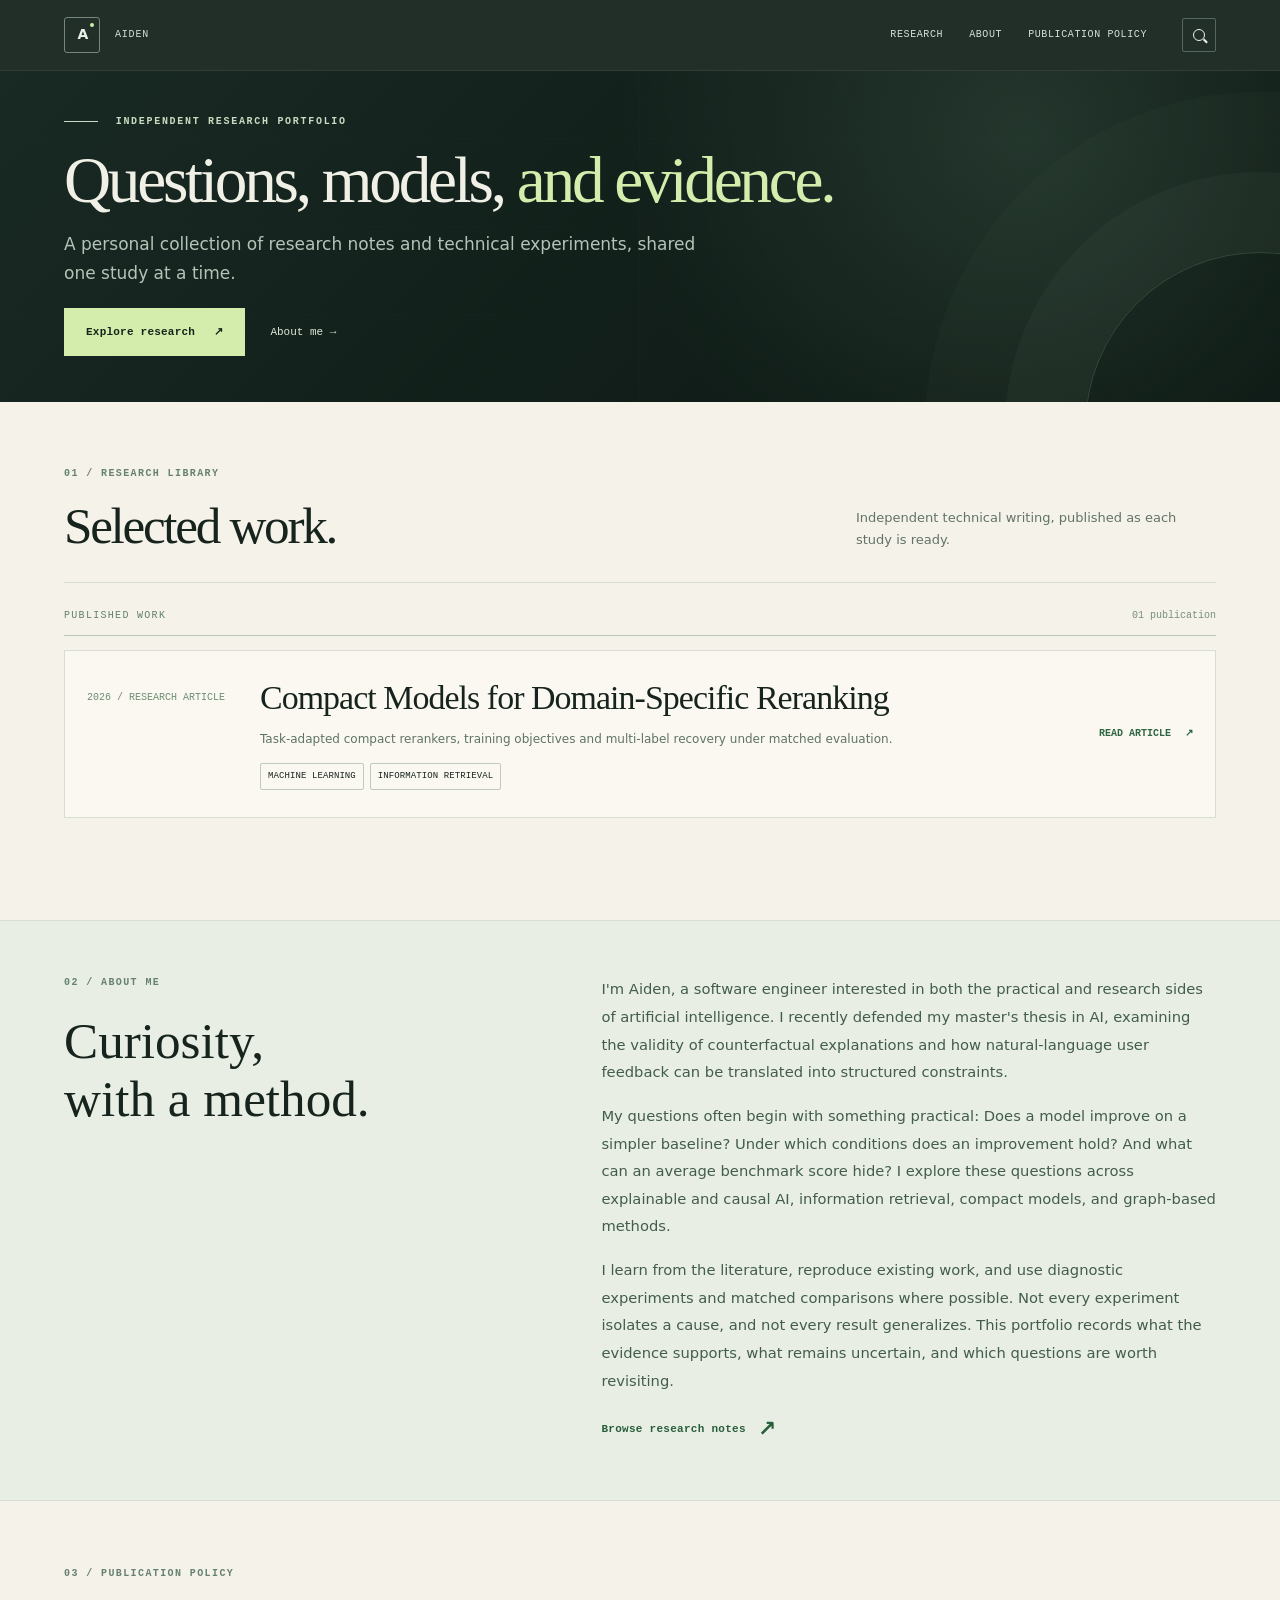
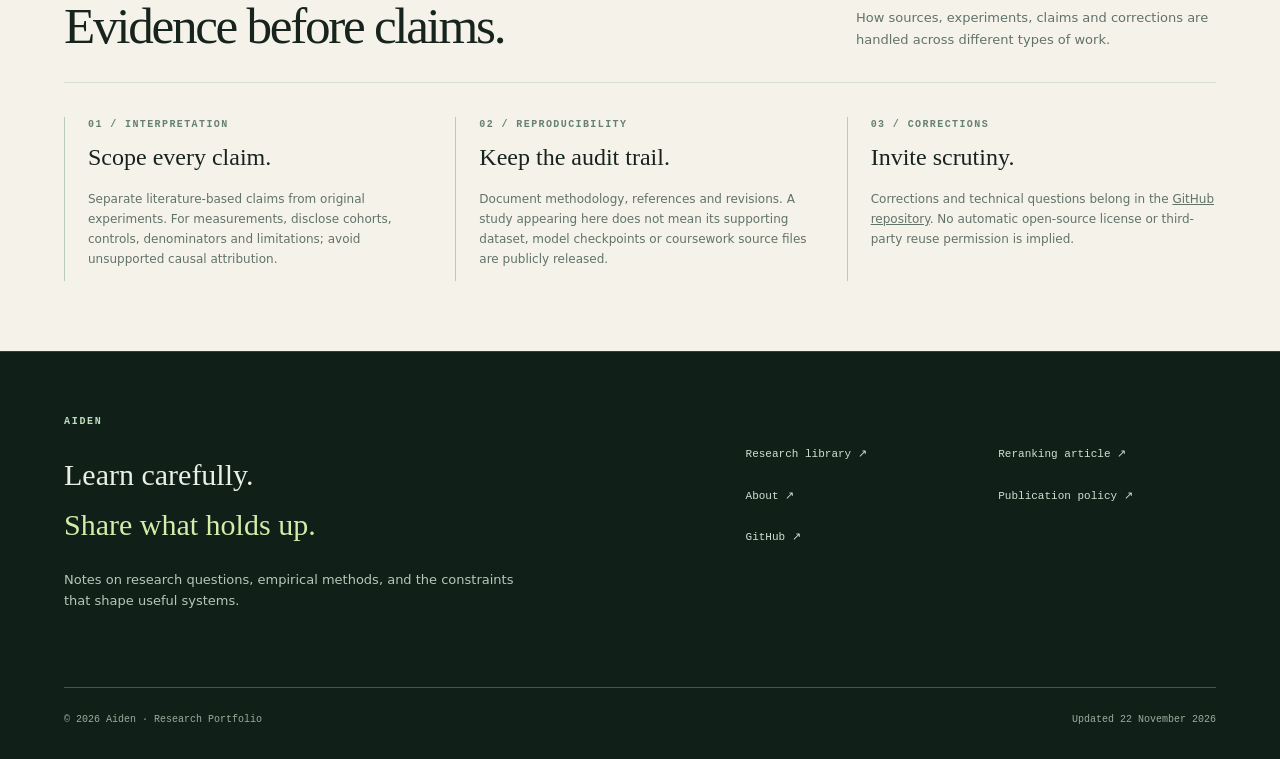
==== index.html @ eb812e0c "Add shared accessible back-to-top control to Aiden homepage" ====
<!DOCTYPE html>

<html lang="en"><head><meta charset="utf-8"/><meta content="width=device-width, initial-scale=1" name="viewport"/>
<title>Aiden — Research Portfolio</title><meta content="Aiden’s personal research portfolio: independent technical writing, experiments, and applied AI research." name="description"/>
<meta content="Aiden" name="author"/><meta content="index,follow,max-image-preview:large" name="robots"/>
<link href="https://anhnd3.github.io/research-portfolio/" rel="canonical"/>
<meta content="website" property="og:type"/><meta content="Aiden · Independent Applied AI Research" property="og:title"/><meta content="Independent technical research in applied AI, models, retrieval, explainability and empirical evaluation." property="og:description"/><meta content="https://anhnd3.github.io/research-portfolio/" property="og:url"/><meta content="Aiden Research Portfolio" property="og:site_name"/><meta content="https://anhnd3.github.io/research-portfolio/assets/research-reranking-og.png" property="og:image"/>
<meta content="summary_large_image" name="twitter:card"/>
<style>

:root{--paper:#f5f2e9;--cream:#faf8f1;--white:#fffefa;--ink:#17241e;--dark:#15221d;--darker:#0d1813;--sub:#617369;--line:#d8ded3;--leaf:#a9c6b2;--lime:#d4edac;--pale:#e5ebe1;--gold:#b58558;--terracotta:#a65b44;--blue:#355d69;--sans:Manrope,Inter,ui-sans-serif,system-ui,-apple-system,'Segoe UI',sans-serif;--serif:'DM Serif Display',Georgia,'Times New Roman',serif;--mono:'JetBrains Mono',ui-monospace,Menlo,Consolas,monospace;--measure:1120px}
*,*:before,*:after{box-sizing:border-box}html{scroll-behavior:smooth;scroll-padding-top:92px}body{margin:0;font-family:var(--sans);background:var(--paper);color:var(--ink);font-size:15px;line-height:1.67;-webkit-font-smoothing:antialiased}a{color:inherit;text-decoration:none}a:hover{text-decoration:none}button,input{font:inherit}button{cursor:pointer}button:disabled{cursor:not-allowed}::selection{background:#cfe1be;color:var(--ink)}.skip-link{position:fixed;left:12px;top:-80px;z-index:999;background:white;padding:12px 18px}.skip-link:focus{top:12px}a:focus-visible,button:focus-visible,input:focus-visible,[tabindex]:focus-visible{outline:3px solid #88c191;outline-offset:3px}.mono,.eyebrow,.status-pill,.meta,.measure-label,.tiny,.kicker{font-family:var(--mono)}
.site-header{position:sticky;z-index:80;top:0;background:#15221df0;color:#ecf0e8;backdrop-filter:blur(14px);border-bottom:1px solid #42534965}.header-wrap{max-width:1400px;margin:auto;padding:0 clamp(20px,4.7vw,70px);height:70px;display:flex;align-items:center;gap:18px}.mark{display:inline-flex;align-items:center;gap:15px;white-space:nowrap;font-family:var(--sans);font-weight:800;font-size:14px;letter-spacing:-.055em}.mark-symbol{width:36px;height:36px;border:1px solid #73877d;display:grid;place-items:center;border-radius:3px;font-weight:850;letter-spacing:-.12em;position:relative}.mark-symbol:after{content:'';position:absolute;right:5px;top:5px;background:var(--lime);width:4px;height:4px;border-radius:50%}.mark-name{font-family:var(--mono);font-size:10px;letter-spacing:.08em;font-weight:500;color:#d5dfd6}.header-nav{display:flex;align-items:center;gap:26px;margin-left:auto}.header-nav a{font-family:var(--mono);text-transform:uppercase;font-size:10px;font-weight:500;letter-spacing:.06em;color:#d6e0d9;transition:color .2s}.header-nav a:hover,.header-nav a[aria-current="page"]{color:var(--lime)}.header-actions{display:flex;gap:9px;align-items:center;margin-left:17px}.icon-btn{height:34px;width:34px;border:1px solid #54695e;color:#edf4e7;background:transparent;display:grid;place-items:center;border-radius:2px}.icon-btn:hover{background:#ffffff18}.menu-btn{display:none}.search-icon{display:block;width:12px;height:12px;border:1.6px solid currentColor;border-radius:50%;position:relative}.search-icon:after{content:'';width:5px;height:1.6px;background:currentColor;position:absolute;right:-4px;bottom:-2px;transform:rotate(45deg)}
.wrapper{max-width:1400px;margin:0 auto;padding-left:clamp(20px,4.7vw,70px);padding-right:clamp(20px,4.7vw,70px)}.eyebrow{font-size:10px;font-weight:600;letter-spacing:.17em;text-transform:uppercase}.eyebrow .eyeline{width:34px;height:1px;background:currentColor;display:inline-block;vertical-align:middle;margin-right:10px}.dark-hero{background:radial-gradient(circle at 80% 20%,#334a3d90 0,transparent 38%),linear-gradient(135deg,#192923,#0d1914 86%);color:#f0f0e7;position:relative;overflow:hidden}.dark-hero:before{content:'';position:absolute;inset:0;background:linear-gradient(90deg,transparent 49.8%,#ffffff04 50%,transparent 50.1%),repeating-linear-gradient(0deg,transparent 0 87px,#ffffff07 88px);opacity:.75;pointer-events:none}.dark-hero:after{content:'';position:absolute;width:350px;height:350px;right:-155px;bottom:-200px;border:1px solid #b9d8ac30;border-radius:50%;box-shadow:0 0 0 80px #c8daba09,0 0 0 160px #c8daba05;pointer-events:none}.serif{font-family:var(--serif);font-weight:400;letter-spacing:-.038em}.highlight{color:var(--lime)}.muted-dark{color:#b2c2b5}.kicker{font-size:10px;text-transform:uppercase;letter-spacing:.14em;font-weight:600;color:#668172}.section-pad{padding:100px 0}.section-intro{display:flex;align-items:end;justify-content:space-between;gap:40px;border-bottom:1px solid var(--line);padding-bottom:28px;margin-bottom:34px}.section-intro h2{font-family:var(--serif);font-weight:400;font-size:clamp(34px,4vw,56px);line-height:1.12;letter-spacing:-.045em;margin:14px 0 0}.section-intro p{max-width:360px;color:var(--sub);font-size:13px;margin:0 0 4px}.arrow-link{display:inline-flex;align-items:center;gap:12px;font-family:var(--mono);font-size:11px;letter-spacing:.025em;transition:gap .2s}.arrow-link:hover{gap:18px}.arrow-link span:last-child{font-size:22px;font-family:var(--sans);line-height:1}.outline-action{display:inline-flex;align-items:center;gap:12px;padding:13px 18px;border:1px solid #7d927f;border-radius:2px;font-family:var(--mono);font-size:11px;text-transform:uppercase;letter-spacing:.04em;transition:background .2s}.outline-action:hover{background:#e6f0db}.primary-action{background:var(--lime);color:#16241a;display:inline-flex;padding:14px 21px;border:1px solid var(--lime);align-items:center;gap:19px;font-family:var(--mono);font-size:11px;font-weight:600;letter-spacing:.02em}.primary-action:hover{background:#e5f6c6}.rule{border-top:1px solid var(--line)}.section-note{font-family:var(--mono);font-size:10px;color:#778b7c;letter-spacing:.06em;text-transform:uppercase}.card-light{background:var(--white);border:1px solid var(--line)}.card-dark{background:#1c3026;border:1px solid #526359a0}.tag{border:1px solid #bfcabc;border-radius:2px;padding:6px 9px;font-family:var(--mono);font-size:10px;letter-spacing:.01em;white-space:nowrap}.tag-dark{border-color:#657467;color:#e1e8dd}.foot{border-top:1px solid #4c625585;background:#102018;color:#e9efe5;padding:55px 0 30px}.foot-grid{display:grid;grid-template-columns:1.3fr 1fr;gap:70px;padding-bottom:62px}.foot h3{font-family:var(--serif);font-weight:400;font-size:30px;margin:18px 0}.foot p{color:#b6c7b9;font-size:13px;max-width:470px}.foot-nav{display:grid;grid-template-columns:1fr 1fr;gap:7px 35px;align-content:start;margin-top:30px}.foot-nav a{font-family:var(--mono);font-size:11px;color:#cfe1d1;padding:8px 0}.foot-nav a:hover{color:var(--lime)}.foot-bottom{border-top:1px solid #40594b;padding-top:24px;display:flex;justify-content:space-between;gap:15px;color:#9cac9d;font-family:var(--mono);font-size:10px}
.search-layer{position:fixed;z-index:200;inset:0;background:#0f1c16df;padding:10vh 20px;display:none;align-items:flex-start;justify-content:center;backdrop-filter:blur(5px)}.search-layer.open{display:flex}.search-panel{background:var(--cream);width:min(630px,100%);border:1px solid #c3d0c1;box-shadow:0 28px 80px #0007}.search-top{display:flex;justify-content:space-between;align-items:center;padding:23px 25px;border-bottom:1px solid var(--line)}.search-top strong{font-family:var(--mono);font-size:11px;letter-spacing:.13em;text-transform:uppercase}.close-search{font-size:21px;border:0;background:transparent}.search-input{display:block;margin:23px;width:calc(100% - 46px);padding:14px 15px;background:white;border:1px solid #bdcdbf;border-radius:2px;outline:0}.search-results{max-height:44vh;overflow:auto;padding:0 23px 24px}.search-results a{display:block;padding:13px 0;border-bottom:1px solid var(--line)}.search-results a:hover{color:#62875f}.search-results b{display:block;font-family:var(--serif);font-size:18px;font-weight:400}.search-results span{display:block;color:var(--sub);font-size:12px}.search-results p{color:var(--sub);font-size:13px}
.tabs{display:inline-flex;flex-wrap:wrap;border:1px solid var(--line);gap:2px;padding:3px;background:#e7eadf;border-radius:2px}.tabs button{border:0;background:transparent;padding:9px 13px;font-family:var(--mono);font-size:10px;color:var(--sub);border-radius:1px}.tabs button[aria-pressed="true"]{background:#21362a;color:#fff}.tabs button:hover:not([aria-pressed="true"]){background:#d6ded3}.mini-callout{border-left:2px solid #91aa84;padding:12px 20px;background:#e8eee3;color:#3f5f4a;font-size:13px}.tiny{font-size:10px;color:var(--sub)}
@media(max-width:950px){.header-nav{gap:14px}.header-nav a{font-size:10px}.foot-grid{gap:28px}}@media(max-width:680px){.site-header .header-wrap{height:62px}.mark-name{display:none}.menu-btn{display:grid}.header-nav{display:none;position:absolute;left:0;right:0;top:62px;background:var(--dark);margin:0;padding:20px 24px;flex-direction:column;align-items:flex-start;gap:20px;border-bottom:1px solid #435849}.header-nav.show{display:flex}.header-actions{margin-left:auto}.wrapper{padding-left:21px;padding-right:21px}.section-pad{padding:65px 0}.section-intro{display:block}.section-intro p{margin:18px 0 0}.foot-grid{grid-template-columns:1fr}.foot-bottom{flex-direction:column}.foot-nav{margin-top:5px}.section-intro h2{font-size:40px}}@media(prefers-reduced-motion:reduce){*,*:before,*:after{scroll-behavior:auto!important;animation:none!important;transition:none!important}}


.home-hero{min-height:640px}.home-grid{position:relative;display:grid;grid-template-columns:minmax(0,1.1fr) minmax(330px,.9fr);gap:75px;align-items:center;padding-top:92px;padding-bottom:100px}.hero-copy{position:relative;z-index:2}.home-hero .eyebrow{color:#c7dcc0}.home-hero h1{max-width:730px;font-family:var(--serif);font-size:clamp(55px,6.2vw,96px);font-weight:400;line-height:1.03;letter-spacing:-.05em;margin:28px 0 27px}.home-hero .lead{font-size:clamp(14px,1.3vw,17px);color:#b3c5b8;line-height:1.75;max-width:500px;margin-bottom:31px}.hero-ctas{display:flex;flex-wrap:wrap;align-items:center;gap:25px}.hero-right{min-width:0}.case-frame{background:#24382f9c;border:1px solid #526657;box-shadow:0 30px 65px #0003;padding:25px;position:relative;transform:rotate(.75deg)}.case-frame:before{content:'';position:absolute;left:-15px;top:-15px;width:31px;height:31px;border-top:1px solid #c9ddaa;border-left:1px solid #c9ddaa}.case-top{display:flex;justify-content:space-between;align-items:center;gap:10px;border-bottom:1px solid #82938756;padding-bottom:17px}.case-top span{font-family:var(--mono);font-size:10px;letter-spacing:.1em;color:#c7d8c8}.case-top b{font-family:var(--mono);font-size:10px;color:var(--lime);font-weight:500}.case-title{font-family:var(--serif);font-weight:400;font-size:clamp(27px,2.6vw,37px);line-height:1.18;margin:27px 0 24px;letter-spacing:-.025em}.mini-query{color:#b4c9b9;font-family:var(--mono);font-size:10px;text-transform:uppercase;letter-spacing:.1em;margin:24px 0 10px}.result-rows{display:grid;grid-template-columns:repeat(5,minmax(0,1fr));gap:7px}.result-rows .result{background:#d7e1d3;color:#26392c;padding:13px 0 11px;text-align:center;min-width:0}.result-rows .result.bad{background:#40574b;color:#c2d2c6}.result small{display:block;font-family:var(--mono);font-size:9px;opacity:.7;margin-bottom:6px}.result strong{font-family:var(--serif);font-size:32px;line-height:1}.result-label{display:flex;justify-content:space-between;margin:13px 0 3px;font-size:11px;color:#c7dbc9}.case-metrics{display:grid;grid-template-columns:repeat(3,1fr);gap:1px;background:#6476664d;margin-top:19px}.case-metrics>div{padding:13px 7px;background:#243a30}.case-metrics b{display:block;font-family:var(--serif);font-size:24px;font-weight:400;color:var(--lime)}.case-metrics span{display:block;font-family:var(--mono);font-size:8px;color:#b2c4b4;letter-spacing:.03em}.case-caption{margin-top:15px;color:#b0c6b0;font-size:11px}.hero-bottom{border-top:1px solid #47614d4f;position:relative;z-index:1}.hero-bottom .wrapper{display:grid;grid-template-columns:1.6fr 1fr 1fr 1fr;align-items:center}.hero-stamp,.hero-metric{padding:20px 10px;border-right:1px solid #48614e63}.hero-stamp{font-family:var(--mono);font-size:10px;letter-spacing:.07em;color:#b8cebd}.hero-metric strong{display:block;font-family:var(--serif);font-size:24px;font-weight:400;color:#dcedc6;line-height:1.1}.hero-metric span{font-family:var(--mono);font-size:9px;color:#a6bbad}.featured{padding-bottom:104px}.feature-layout{display:grid;grid-template-columns:1.1fr .9fr;min-height:460px;gap:0;border:1px solid var(--line);background:var(--white)}.feature-main{padding:clamp(28px,4vw,55px);display:flex;flex-direction:column;align-items:flex-start}.feature-main h3{font-family:var(--serif);font-weight:400;font-size:clamp(31px,3.7vw,51px);line-height:1.1;margin:23px 0 15px;letter-spacing:-.035em;max-width:580px}.feature-main p{color:#61756a;font-size:14px;max-width:525px}.feature-main .feature-bottom{display:flex;gap:9px;flex-wrap:wrap;margin:22px 0 auto}.feature-main .arrow-link{margin-top:26px;border-bottom:1px solid currentColor;padding-bottom:6px}.feature-art{display:flex;flex-direction:column;background:#dfe7db;overflow:hidden;padding:30px 28px;min-width:0}.art-header{display:flex;justify-content:space-between;align-items:center}.art-header .mono{font-size:10px;color:#526f58}.art-chart{display:flex;align-items:flex-end;gap:10px;flex:1;min-height:140px;padding:55px 7px 20px;border-bottom:1px solid #bacabb}.art-col{flex:1;height:175px;display:flex;flex-direction:column;justify-content:flex-end;align-items:center;gap:10px}.art-col .bar{width:100%;min-height:6px;background:#9ebea6;transition:height .25s;max-width:53px}.art-col:nth-child(3) .bar{background:#284f38}.art-col:nth-child(2) .bar{background:#80968a}.art-col small{font-family:var(--mono);font-size:10px;color:#5a7660}.art-annotation{padding:20px 0 4px}.art-annotation strong{display:block;font-family:var(--serif);font-size:26px;font-weight:400}.art-annotation p{font-size:12px;color:#637c68;max-width:360px;margin:6px 0}.library-list{border-top:1px solid #bcc9ba}.library-row{display:grid;grid-template-columns:62px 1.1fr 1fr 135px;gap:22px;border-bottom:1px solid #bcc9ba;padding:29px 5px;align-items:center}.library-num{font-family:var(--serif);font-size:28px;color:#79967e}.library-name{font-family:var(--serif);font-size:27px;line-height:1.15}.library-desc{font-size:12px;color:var(--sub)}.library-link{font-family:var(--mono);font-size:10px;text-align:right}.library-link:hover{color:#537a55}.quiet-grid{display:grid;grid-template-columns:1fr 1fr;gap:24px}.quiet-card{border:1px solid var(--line);padding:28px;background:var(--cream);min-height:260px;display:flex;flex-direction:column;align-items:start}.quiet-card h3{font-family:var(--serif);font-size:29px;line-height:1.15;font-weight:400;margin:17px 0 10px}.quiet-card p{font-size:13px;color:var(--sub);max-width:430px}.quiet-card .arrow-link{margin-top:auto}.about-rail{background:#e8eee4;border-top:1px solid var(--line);border-bottom:1px solid var(--line);margin-top:90px}.about-grid{display:grid;grid-template-columns:1fr 1fr;gap:110px;padding:80px 0}.about-grid h2{font-family:var(--serif);font-size:clamp(38px,4vw,56px);font-weight:400;line-height:1.13;margin:20px 0}.about-grid p{font-size:14px;color:#526d58}.policy-grid{display:grid;grid-template-columns:repeat(3,1fr);gap:22px}.policy-item{border-left:1px solid #bbccba;padding-left:23px}.policy-item h3{font-family:var(--serif);font-weight:400;font-size:24px;margin:3px 0 9px}.policy-item p{font-size:12px;color:var(--sub)}
@media(max-width:1070px){.home-grid{gap:35px}.home-hero h1{font-size:68px}.case-frame{padding:18px}.home-grid{grid-template-columns:1fr .9fr}.library-row{grid-template-columns:45px 1.3fr 1fr 75px}.library-name{font-size:23px}}@media(max-width:800px){.home-grid{grid-template-columns:1fr;padding-top:75px;padding-bottom:70px}.home-hero h1{font-size:clamp(49px,9vw,78px)}.hero-right{max-width:630px}.hero-bottom .wrapper{grid-template-columns:1fr 1fr}.hero-stamp{grid-column:span 2}.hero-metric{border-top:1px solid #47614d4f}.feature-layout{grid-template-columns:1fr}.feature-art{min-height:330px}.quiet-grid,.about-grid{grid-template-columns:1fr}.about-grid{gap:16px}.policy-grid{grid-template-columns:1fr}}@media(max-width:600px){.home-hero h1{font-size:clamp(45px,12vw,67px)}.home-grid{padding-top:65px}.hero-bottom .wrapper{grid-template-columns:repeat(2,minmax(0,1fr))}.hero-metric:nth-last-child(1){grid-column:span 2}.library-row{grid-template-columns:32px 1fr 30px;gap:13px}.library-desc{grid-column:2/3;grid-row:2}.library-link{grid-column:3/4;grid-row:1}.library-name{font-size:23px}.quiet-card{padding:22px}.case-title{font-size:28px}.result strong{font-size:26px}.feature-main h3{font-size:37px}}


/* Compact homepage v2: the landing page introduces research areas, not one publication's metrics. */
.home-hero{min-height:0}
.home-grid{grid-template-columns:minmax(0,1.42fr) minmax(280px,.58fr);gap:70px;padding-top:66px;padding-bottom:72px;align-items:center}
.home-hero h1{font-size:clamp(46px,4.55vw,70px);max-width:810px;line-height:1.07;margin:20px 0 15px}
.home-hero .lead{max-width:640px;margin:0 0 23px;font-size:14px;line-height:1.7}
.hero-topics{border-left:1px solid #566a5966;padding:9px 0 8px 29px;max-width:365px}
.hero-topics .focus-label{font-size:9px;color:#aac4aa;letter-spacing:.08em}
.topic-row{padding:14px 0;display:grid;grid-template-columns:20px 1fr 12px;gap:12px;align-items:center;border-bottom:1px solid #6f876f33}
.topic-row:first-of-type{margin-top:8px}
.topic-row .mono{font-size:10px;color:#98b29a}
.topic-row strong{font-size:13px;color:#e7efdf;font-weight:600;line-height:1.3}
.topic-row>span:last-child{font-family:var(--mono);font-size:12px;color:#9ab39b}
.hero-topics p{font-size:10px;color:#b1c7b5;line-height:1.6;margin:15px 0 0}
#research{padding-top:68px;padding-bottom:76px}
#research .section-intro{margin-bottom:18px}
.publication-entry{display:grid;grid-template-columns:145px minmax(0,1fr) 125px;gap:28px;align-items:center;padding:27px 22px;background:var(--cream);border:1px solid var(--line);transition:background .2s,border-color .2s}
.publication-entry:hover{background:#ebf0e7;border-color:#aebfac}
.publication-index{color:#6d8c73;font-size:10px;line-height:1.6;align-self:start;padding-top:12px}
.publication-main h3{font-family:var(--serif);font-size:clamp(25px,2.65vw,35px);font-weight:400;line-height:1.19;letter-spacing:-.028em;margin:0}
.publication-main p{color:#5f7364;font-size:12px;max-width:690px;line-height:1.65;margin:12px 0}
.publication-tags{display:flex;gap:6px;flex-wrap:wrap;margin-top:13px}
.publication-tags .tag{font-size:9px;padding:5px 7px}
.publication-cta{justify-self:end;font-size:10px;font-weight:600;color:#2f6543;white-space:nowrap}
.publication-cta span{margin-left:8px}
.publication-note{margin:14px 0 0}
#notes{padding-bottom:69px!important}
#notes .quiet-card{min-height:205px}
.about-rail{margin-top:0}
.about-grid{padding-top:57px;padding-bottom:60px}
#policy{padding-top:65px;padding-bottom:70px}
@media(max-width:980px){.home-grid{gap:35px;grid-template-columns:1.1fr .9fr}.publication-entry{grid-template-columns:115px minmax(0,1fr);gap:20px}.publication-cta{grid-column:2;justify-self:start}}
@media(max-width:720px){.hero-topics{display:none}.home-grid{grid-template-columns:1fr;gap:0;padding-top:40px;padding-bottom:46px}.home-hero h1{font-size:clamp(43px,8vw,57px)}.hero-topics{max-width:none;padding-left:20px}.publication-entry{grid-template-columns:1fr;gap:10px;padding:23px 20px}.publication-index{padding-top:0}.publication-cta{grid-column:1;justify-self:start}.publication-main h3{font-size:31px}#research{padding-top:51px;padding-bottom:57px}}


/* v3: breadth-first personal research archive, no hero tied to one publication. */
.home-hero{min-height:0!important}
.home-grid{display:block!important;padding:35px 0 39px!important}
.home-grid>.hero-copy{max-width:1050px}
.home-hero h1{font-size:clamp(43px,4.8vw,68px)!important;line-height:1.08!important;margin:14px 0 15px!important;max-width:890px}
.home-hero .lead{max-width:780px!important;font-size:clamp(14px,1.35vw,17px)!important;margin-bottom:20px!important}
.hero-secondary{font-family:var(--mono);font-size:11px;color:#dce8d4;text-decoration:none}
.hero-fields{font-size:10px;letter-spacing:.06em;color:#91ad97;border-top:1px solid #6b846753;margin-top:20px;padding-top:15px;line-height:2.2}
.hero-fields span{margin:0 7px;color:#bfd7af}
#research{padding-top:64px;padding-bottom:64px}
#research .section-intro{margin-bottom:25px}
.library-group{margin:0 0 27px}
.library-grouphead{display:flex;justify-content:space-between;gap:12px;align-items:center;color:#63806a;border-bottom:1px solid #bdc5b8;padding-bottom:10px;margin:7px 0 14px}
.library-grouphead .mono{font-size:10px;letter-spacing:.13em}
.library-grouphead>span:last-child{font-family:var(--mono);font-size:10px;color:#77907a}
.archive-entry{display:grid;grid-template-columns:145px minmax(0,1fr) 140px;gap:28px;align-items:center;padding:21px 22px;border-bottom:1px solid #d5d9cd;background:#f8f7f1}
.archive-entry:first-of-type{border-top:1px solid #d5d9cd}
.archive-entry .publication-index{align-self:start;padding-top:7px}
.archive-entry .publication-main h3{font-size:clamp(20px,2vw,27px);line-height:1.22}
.archive-entry .publication-main p{margin:8px 0;font-size:12px;line-height:1.65}
.archive-entry .publication-tags{margin-top:9px}
.status-pill{justify-self:end;align-self:start;padding-top:8px;font-family:var(--mono);font-size:9px;letter-spacing:.04em;color:#6c826f;text-align:right;line-height:1.6}
#notes{padding:12px 0 69px!important}
.notes-intro{border:1px solid #d6dacd;padding:22px 26px;display:grid;grid-template-columns:minmax(210px,.45fr) minmax(0,1fr);gap:35px;background:#f7f8f1;align-items:center}
.notes-intro .mono{font-size:10px;letter-spacing:.12em;color:#64856d}
.notes-intro h3{font-family:var(--serif);font-size:clamp(21px,2vw,28px);font-weight:400;margin:7px 0}
.notes-intro p{font-size:13px;line-height:1.73;color:#566a5c;margin:0;max-width:none}
@media(max-width:980px){.archive-entry{grid-template-columns:115px minmax(0,1fr);gap:18px}.status-pill{grid-column:2;justify-self:start;padding:0}.home-grid{padding-top:35px!important;padding-bottom:38px!important}}
@media(max-width:720px){.home-grid{padding:30px 0 38px!important}.hero-fields{font-size:9px}.hero-fields span{margin:0 3px}.archive-entry{grid-template-columns:1fr;gap:6px;padding:19px}.archive-entry .publication-index{padding:0}.archive-entry .status-pill{grid-column:1}.notes-intro{grid-template-columns:1fr;gap:12px;padding:20px}#research{padding:47px 0}#notes{padding-bottom:48px!important}}


/* Homepage-only, publication-first refinement; no new visual system. */
.home-grid{padding-top:43px!important;padding-bottom:46px!important}
.home-hero h1{max-width:810px!important;font-size:clamp(42px,5.1vw,66px)!important}
.home-hero .lead{max-width:650px!important}
#research{padding-bottom:75px!important}
#about .about-grid{padding-top:54px;padding-bottom:60px}
@media(max-width:680px){.home-grid{padding-top:36px!important;padding-bottom:41px!important}}

/* v4 design-system alignment: a predictable reading gutter on every section. */
:root{--page-gutter:clamp(24px,5vw,80px);--reading-measure:72ch}
html,body{max-width:100%;overflow-x:clip}
.wrapper,.header-wrap{padding-left:var(--page-gutter)!important;padding-right:var(--page-gutter)!important}
.home-grid{padding-left:var(--page-gutter)!important;padding-right:var(--page-gutter)!important}
.about-grid{padding-left:var(--page-gutter)!important;padding-right:var(--page-gutter)!important}
.section-intro,.publication-entry,.about-grid,.policy-grid{min-width:0}
.about-grid{grid-template-columns:minmax(250px,.85fr) minmax(0,1.15fr);gap:clamp(36px,6.5vw,100px);align-items:start}
.about-grid > div:last-child{max-width:675px}
.about-grid p{font-size:clamp(14px,1.15vw,15px);line-height:1.88;margin:0 0 16px;color:#425c4d;max-width:var(--reading-measure)}
.about-grid .arrow-link{display:inline-flex;margin-top:8px;color:#275e3b;font-weight:650}
.about-grid h2{max-width:370px}
@media(max-width:860px){.about-grid{grid-template-columns:1fr;gap:12px}.about-grid h2{max-width:none}}
@media(max-width:680px){:root{--page-gutter:24px}.section-intro h2{line-height:1.12}.publication-entry{min-width:0}.publication-main h3{overflow-wrap:break-word}.about-grid{padding-top:45px!important;padding-bottom:48px!important}.about-grid p{font-size:14px;line-height:1.85}}
@media(max-width:360px){:root{--page-gutter:20px}}

/* Shared Aiden back-to-top action: hidden on first screen, accessible after scroll. */
.back-to-top{position:fixed;right:clamp(18px,3vw,36px);bottom:clamp(18px,3vw,30px);z-index:110;display:inline-flex;align-items:center;justify-content:center;gap:9px;height:46px;min-width:87px;padding:0 16px;border:1px solid #abc3a8;border-radius:4px;background:#f8f5e8;color:#183a29;box-shadow:0 7px 25px rgba(5,26,15,.20);font:750 11px/1 var(--mono,ui-monospace,monospace);letter-spacing:.06em;cursor:pointer;opacity:0;visibility:hidden;pointer-events:none;transform:translateY(12px);transition:opacity .19s ease,transform .19s ease,background .19s ease,visibility .19s}
.back-to-top.is-visible{opacity:1;visibility:visible;pointer-events:auto;transform:none}.back-to-top:hover{background:#e2edce;border-color:#80a680;color:#102a1d}.back-to-top:focus-visible{outline:3px solid #a4d3a0;outline-offset:3px}.back-to-top-arrow{font-family:Arial,sans-serif;font-size:19px;line-height:1;letter-spacing:0}
@media(max-width:540px){.back-to-top{right:18px;bottom:18px;min-width:76px;height:44px;padding:0 12px}}
@media(prefers-reduced-motion:reduce){.back-to-top{transition:none}}

</style></head><body>
<a class="skip-link" href="#main">Skip to content</a>
<header class="site-header"><div class="header-wrap"><a aria-label="Aiden Research Portfolio home" class="mark" href="/research-portfolio/"><span class="mark-symbol">A</span><span class="mark-name">AIDEN</span></a><nav aria-label="Primary navigation" class="header-nav" id="nav"><a data-nav="research" href="/research-portfolio/#research">Research</a><a data-nav="about" href="/research-portfolio/#about">About</a><a data-nav="policy" href="/research-portfolio/#policy">Publication policy</a></nav><div class="header-actions"><button aria-label="Search site" class="icon-btn" id="openSearch" title="Search (/)" type="button"><i aria-hidden="true" class="search-icon"></i></button><button aria-controls="nav" aria-expanded="false" aria-label="Toggle menu" class="icon-btn menu-btn" id="menuBtn" type="button"><span aria-hidden="true">☰</span></button></div></div></header>
<div aria-labelledby="searchTitle" aria-modal="true" class="search-layer" id="searchLayer" role="dialog"><div class="search-panel"><div class="search-top"><strong id="searchTitle">Search portfolio</strong><button aria-label="Close search" class="close-search" id="closeSearch" type="button">×</button></div><label class="sr-only" for="siteSearch" style="position:absolute;clip:rect(0,0,0,0)">Search articles and pages</label><input autocomplete="off" class="search-input" id="siteSearch" placeholder="Search papers, metrics or sections…" type="search"/><div aria-live="polite" class="search-results" id="searchResults"></div></div></div>
<main id="main">
<section class="dark-hero home-hero"><div class="wrapper home-grid">
<div class="hero-copy">
<div class="eyebrow"><span class="eyeline"></span> INDEPENDENT RESEARCH PORTFOLIO</div>
<h1>Questions, models, <span class="highlight">and evidence.</span></h1>
<p class="lead">A personal collection of research notes and technical experiments, shared one study at a time.</p>
<div class="hero-ctas"><a class="primary-action" href="#research">Explore research <span aria-hidden="true">↗</span></a><a class="hero-secondary" href="#about">About me <span aria-hidden="true">→</span></a></div>
</div></div></section>
<section class="wrapper section-pad featured" id="research">
<div class="section-intro"><div><div class="kicker">01 / RESEARCH LIBRARY</div><h2>Selected work.</h2></div><p>Independent technical writing, published as each study is ready.</p></div>
<div class="library-group"><div class="library-grouphead"><span class="mono">PUBLISHED WORK</span><span>01 publication</span></div>
<a class="publication-entry" href="https://anhnd3.github.io/research-portfolio/articles/compact-domain-reranking/">
<span class="publication-index mono">2026 / RESEARCH ARTICLE</span>
<div class="publication-main"><h3>Compact Models for Domain-Specific Reranking</h3><p>Task-adapted compact rerankers, training objectives and multi-label recovery under matched evaluation.</p>
<div class="publication-tags"><span class="tag">MACHINE LEARNING</span><span class="tag">INFORMATION RETRIEVAL</span></div></div>
<span class="publication-cta mono">READ ARTICLE <span aria-hidden="true">↗</span></span></a></div>
</section>
<section class="about-rail" id="about"><div class="wrapper about-grid"><div><div class="kicker">02 / ABOUT ME</div><h2>Curiosity, <br/>with a method.</h2></div><div><p>I'm Aiden, a software engineer interested in both the practical and research sides of artificial intelligence. I recently defended my master's thesis in AI, examining the validity of counterfactual explanations and how natural-language user feedback can be translated into structured constraints.</p><p>My questions often begin with something practical: Does a model improve on a simpler baseline? Under which conditions does an improvement hold? And what can an average benchmark score hide? I explore these questions across explainable and causal AI, information retrieval, compact models, and graph-based methods.</p><p>I learn from the literature, reproduce existing work, and use diagnostic experiments and matched comparisons where possible. Not every experiment isolates a cause, and not every result generalizes. This portfolio records what the evidence supports, what remains uncertain, and which questions are worth revisiting.</p><a class="arrow-link" href="https://github.com/anhnd3/research-portfolio" rel="noopener noreferrer" target="_blank">Browse research notes <span>↗</span></a></div></div></section>
<section class="wrapper section-pad" id="policy"><div class="section-intro"><div><div class="kicker">03 / PUBLICATION POLICY</div><h2>Evidence before claims.</h2></div><p>How sources, experiments, claims and corrections are handled across different types of work.</p></div><div class="policy-grid"><div class="policy-item"><div class="kicker">01 / INTERPRETATION</div><h3>Scope every claim.</h3><p>Separate literature-based claims from original experiments. For measurements, disclose cohorts, controls, denominators and limitations; avoid unsupported causal attribution.</p></div><div class="policy-item"><div class="kicker">02 / REPRODUCIBILITY</div><h3>Keep the audit trail.</h3><p>Document methodology, references and revisions. A study appearing here does not mean its supporting dataset, model checkpoints or coursework source files are publicly released.</p></div><div class="policy-item"><div class="kicker">03 / CORRECTIONS</div><h3>Invite scrutiny.</h3><p>Corrections and technical questions belong in the <a href="https://github.com/anhnd3/research-portfolio" rel="noopener noreferrer" style="text-decoration:underline" target="_blank">GitHub repository</a>. No automatic open-source license or third-party reuse permission is implied.</p></div></div></section>
</main>
<footer class="foot"><div class="wrapper"><div class="foot-grid"><div><span class="eyebrow" style="color:#bddebf">AIDEN</span><h3>Learn carefully.<br/><em style="color:#d5eba9;font-style:normal">Share what holds up.</em></h3><p>Notes on research questions, empirical methods, and the constraints that shape useful systems.</p></div><div class="foot-nav"><a href="/research-portfolio/#research">Research library ↗</a><a href="https://anhnd3.github.io/research-portfolio/articles/compact-domain-reranking/">Reranking article ↗</a><a href="/research-portfolio/#about">About ↗</a><a href="/research-portfolio/#policy">Publication policy ↗</a><a href="https://github.com/anhnd3/research-portfolio" rel="noopener noreferrer" target="_blank">GitHub ↗</a></div></div><div class="foot-bottom"><span>© 2026 Aiden · Research Portfolio</span><span>Updated 22 November 2026</span></div></div></footer>
<script>
const $=(q,root=document)=>root.querySelector(q), $$=(q,root=document)=>Array.from(root.querySelectorAll(q));
const menu=$('#menuBtn'); if(menu){menu.addEventListener('click',()=>{let x=$('#nav');let show=x.classList.toggle('show');menu.setAttribute('aria-expanded',show?'true':'false');});$$('#nav a').forEach(a=>a.addEventListener('click',()=>{$('#nav').classList.remove('show');menu.setAttribute('aria-expanded','false')}))}
let savedFocus=null;const layer=$('#searchLayer'),inp=$('#siteSearch');const entries=[
{title:'Research',description:'Published research articles',href:'/research-portfolio/#research'},
{title:'Compact Models for Domain-Specific Reranking',description:'Published research article',href:'https://anhnd3.github.io/research-portfolio/articles/compact-domain-reranking/'},
{title:'About Aiden',description:'A short introduction',href:'/research-portfolio/#about'},
{title:'Publication policy',description:'Evidence and corrections',href:'/research-portfolio/#policy'}];
function renderSearch(){let q=inp.value.toLowerCase().trim();let filtered=entries.filter(e=>(e.title+' '+e.description).toLowerCase().includes(q));$('#searchResults').innerHTML=filtered.length?filtered.map(e=>`<a href="${e.href}"><b>${e.title}</b><span>${e.description}</span></a>`).join(''):'<p>No matching sections. Try “reranking”, “research” or “evidence”.</p>';}
function toggleSearch(open){if(!layer)return;if(open){savedFocus=document.activeElement;layer.classList.add('open');inp.value='';renderSearch();setTimeout(()=>inp.focus(),10)}else{layer.classList.remove('open');savedFocus?.focus()}}
$('#openSearch')?.addEventListener('click',()=>toggleSearch(true));$('#closeSearch')?.addEventListener('click',()=>toggleSearch(false));layer?.addEventListener('click',e=>{if(e.target===layer)toggleSearch(false)});inp?.addEventListener('input',renderSearch);document.addEventListener('keydown',e=>{if(e.key==='Escape'&&layer?.classList.contains('open'))toggleSearch(false);if(e.key==='/'&&document.activeElement?.tagName!=='INPUT'&&!layer?.classList.contains('open')){e.preventDefault();toggleSearch(true)}})

</script><!-- Shared Aiden navigation: persistent back-to-top control -->
<button class="back-to-top" type="button" aria-label="Back to top" title="Back to top" tabindex="-1" aria-hidden="true"><span aria-hidden="true" class="back-to-top-arrow">↑</span><span aria-hidden="true">Top</span></button>
<script>
/* Back-to-top behavior is intentionally independent of the page's other scripts. */
(()=>{const button=document.querySelector('.back-to-top');if(!button)return;
const reduceMotion=window.matchMedia('(prefers-reduced-motion: reduce)');
const update=()=>{const visible=window.scrollY>Math.max(440,window.innerHeight*.55);button.classList.toggle('is-visible',visible);button.tabIndex=visible?0:-1;button.setAttribute('aria-hidden',String(!visible));};
button.addEventListener('click',()=>window.scrollTo({top:0,behavior:reduceMotion.matches?'auto':'smooth'}));
window.addEventListener('scroll',update,{passive:true});update();})();
</script>
</body></html>
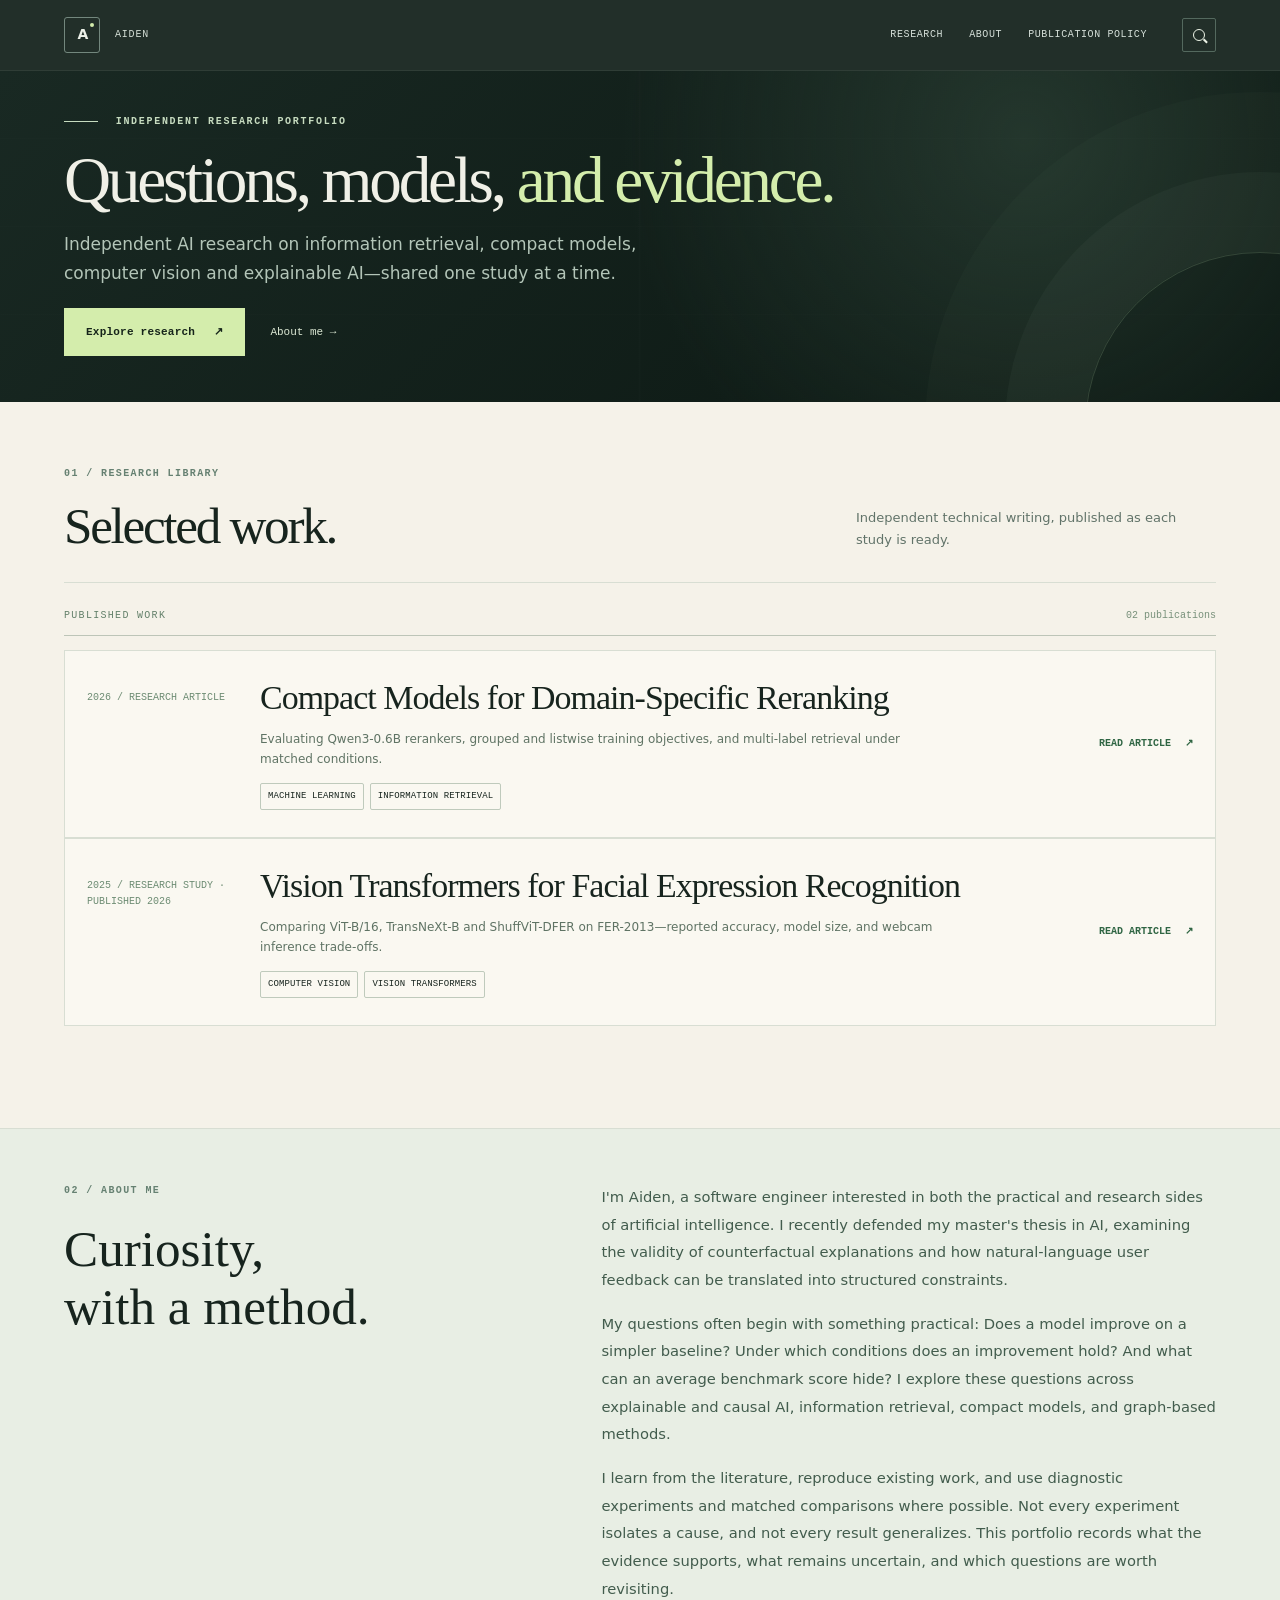
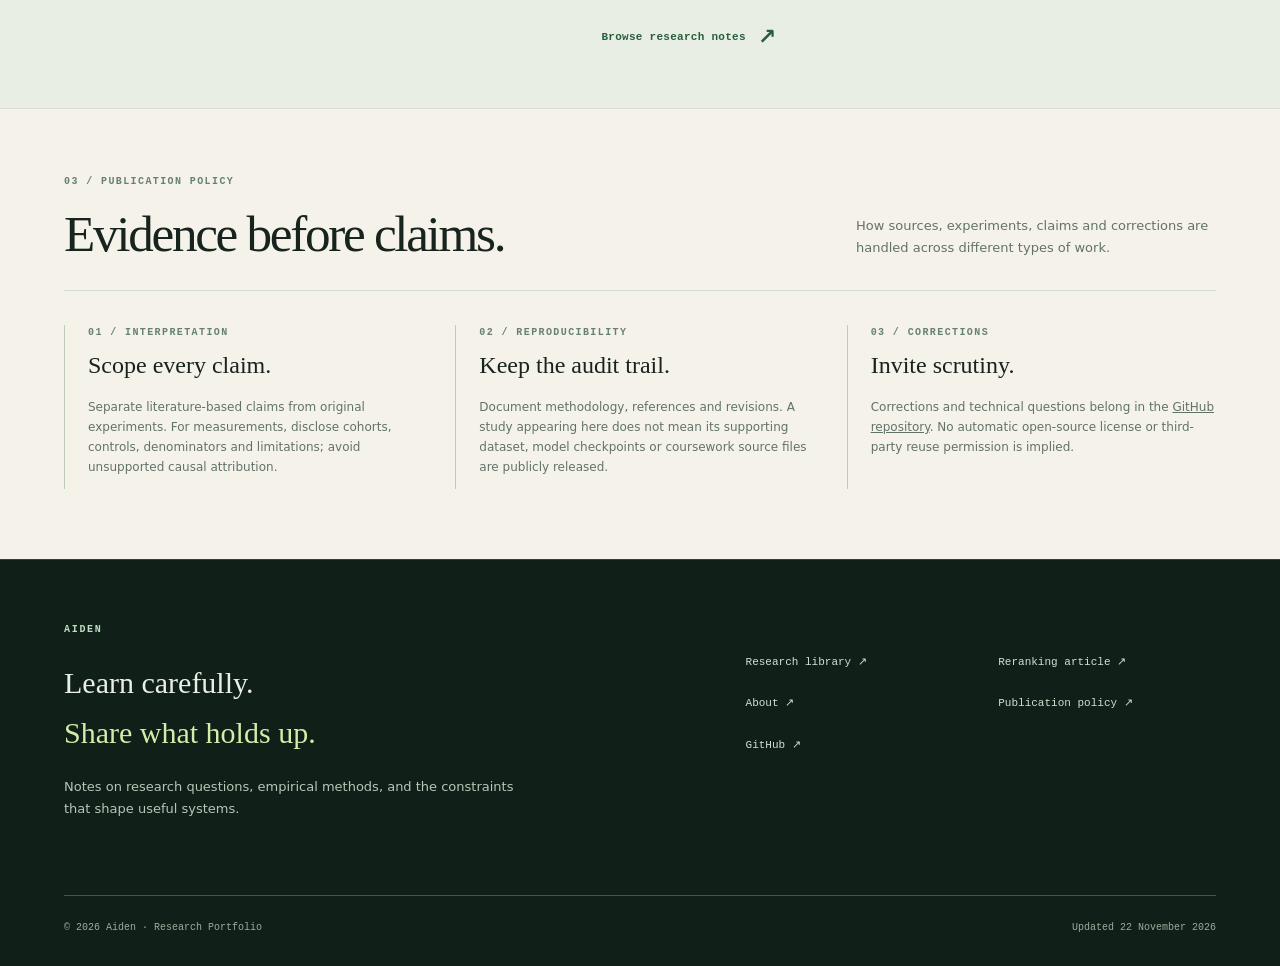
==== commit c0fac324: "Publish 2025 ViT retrospective and improve portfolio SEO across three pages" ====
--- a/index.html
+++ b/index.html
@@ -1,10 +1,10 @@
 <!DOCTYPE html>
 
 <html lang="en"><head><meta charset="utf-8"/><meta content="width=device-width, initial-scale=1" name="viewport"/>
-<title>Aiden — Research Portfolio</title><meta content="Aiden’s personal research portfolio: independent technical writing, experiments, and applied AI research." name="description"/>
+<title>Aiden | AI Research Portfolio — Reranking, Vision &amp; XAI</title><meta content="Applied AI research by Aiden: empirical studies of compact rerankers, information retrieval, Vision Transformers and explainable AI." name="description"/>
 <meta content="Aiden" name="author"/><meta content="index,follow,max-image-preview:large" name="robots"/>
 <link href="https://anhnd3.github.io/research-portfolio/" rel="canonical"/>
-<meta content="website" property="og:type"/><meta content="Aiden · Independent Applied AI Research" property="og:title"/><meta content="Independent technical research in applied AI, models, retrieval, explainability and empirical evaluation." property="og:description"/><meta content="https://anhnd3.github.io/research-portfolio/" property="og:url"/><meta content="Aiden Research Portfolio" property="og:site_name"/><meta content="https://anhnd3.github.io/research-portfolio/assets/research-reranking-og.png" property="og:image"/>
+<meta content="website" property="og:type"/><meta content="Aiden | Applied AI Research Portfolio" property="og:title"/><meta content="Evidence-driven AI research on compact rerankers, information retrieval, Vision Transformers and explainable AI." property="og:description"/><meta content="https://anhnd3.github.io/research-portfolio/" property="og:url"/><meta content="Aiden Research Portfolio" property="og:site_name"/><meta content="https://anhnd3.github.io/research-portfolio/assets/research-reranking-og.png" property="og:image"/>
 <meta content="summary_large_image" name="twitter:card"/>
 <style>
 
@@ -116,7 +116,10 @@
 @media(max-width:540px){.back-to-top{right:18px;bottom:18px;min-width:76px;height:44px;padding:0 12px}}
 @media(prefers-reduced-motion:reduce){.back-to-top{transition:none}}
 
-</style></head><body>
+</style><meta name="twitter:title" content="Aiden | Applied AI Research Portfolio"/>
+<meta name="twitter:description" content="Research notes on compact reranking, information retrieval, Vision Transformers and explainable AI."/>
+<script type="application/ld+json">{"@context":"https://schema.org","@graph":[{"@type":"WebSite","@id":"https://anhnd3.github.io/research-portfolio/#website","name":"Aiden Research Portfolio","url":"https://anhnd3.github.io/research-portfolio/","description":"Independent technical research in applied artificial intelligence: information retrieval, compact models, computer vision and explainable AI.","inLanguage":"en","publisher":{"@id":"https://anhnd3.github.io/research-portfolio/#aiden"}},{"@type":"Person","@id":"https://anhnd3.github.io/research-portfolio/#aiden","name":"Aiden","url":"https://anhnd3.github.io/research-portfolio/#about"},{"@type":"CollectionPage","@id":"https://anhnd3.github.io/research-portfolio/#research","name":"Selected Research","url":"https://anhnd3.github.io/research-portfolio/#research","isPartOf":{"@id":"https://anhnd3.github.io/research-portfolio/#website"},"mainEntity":{"@type":"ItemList","itemListElement":[{"@type":"ListItem","position":1,"url":"https://anhnd3.github.io/research-portfolio/articles/compact-domain-reranking/"},{"@type":"ListItem","position":2,"url":"https://anhnd3.github.io/research-portfolio/articles/vision-transformers-facial-expression-recognition/"}]}}]}</script>
+</head><body>
 <a class="skip-link" href="#main">Skip to content</a>
 <header class="site-header"><div class="header-wrap"><a aria-label="Aiden Research Portfolio home" class="mark" href="/research-portfolio/"><span class="mark-symbol">A</span><span class="mark-name">AIDEN</span></a><nav aria-label="Primary navigation" class="header-nav" id="nav"><a data-nav="research" href="/research-portfolio/#research">Research</a><a data-nav="about" href="/research-portfolio/#about">About</a><a data-nav="policy" href="/research-portfolio/#policy">Publication policy</a></nav><div class="header-actions"><button aria-label="Search site" class="icon-btn" id="openSearch" title="Search (/)" type="button"><i aria-hidden="true" class="search-icon"></i></button><button aria-controls="nav" aria-expanded="false" aria-label="Toggle menu" class="icon-btn menu-btn" id="menuBtn" type="button"><span aria-hidden="true">☰</span></button></div></div></header>
 <div aria-labelledby="searchTitle" aria-modal="true" class="search-layer" id="searchLayer" role="dialog"><div class="search-panel"><div class="search-top"><strong id="searchTitle">Search portfolio</strong><button aria-label="Close search" class="close-search" id="closeSearch" type="button">×</button></div><label class="sr-only" for="siteSearch" style="position:absolute;clip:rect(0,0,0,0)">Search articles and pages</label><input autocomplete="off" class="search-input" id="siteSearch" placeholder="Search papers, metrics or sections…" type="search"/><div aria-live="polite" class="search-results" id="searchResults"></div></div></div>
@@ -125,16 +128,21 @@
 <div class="hero-copy">
 <div class="eyebrow"><span class="eyeline"></span> INDEPENDENT RESEARCH PORTFOLIO</div>
 <h1>Questions, models, <span class="highlight">and evidence.</span></h1>
-<p class="lead">A personal collection of research notes and technical experiments, shared one study at a time.</p>
+<p class="lead">Independent AI research on information retrieval, compact models, computer vision and explainable AI—shared one study at a time.</p>
 <div class="hero-ctas"><a class="primary-action" href="#research">Explore research <span aria-hidden="true">↗</span></a><a class="hero-secondary" href="#about">About me <span aria-hidden="true">→</span></a></div>
 </div></div></section>
 <section class="wrapper section-pad featured" id="research">
 <div class="section-intro"><div><div class="kicker">01 / RESEARCH LIBRARY</div><h2>Selected work.</h2></div><p>Independent technical writing, published as each study is ready.</p></div>
-<div class="library-group"><div class="library-grouphead"><span class="mono">PUBLISHED WORK</span><span>01 publication</span></div>
+<div class="library-group"><div class="library-grouphead"><span class="mono">PUBLISHED WORK</span><span>02 publications</span></div>
 <a class="publication-entry" href="https://anhnd3.github.io/research-portfolio/articles/compact-domain-reranking/">
 <span class="publication-index mono">2026 / RESEARCH ARTICLE</span>
-<div class="publication-main"><h3>Compact Models for Domain-Specific Reranking</h3><p>Task-adapted compact rerankers, training objectives and multi-label recovery under matched evaluation.</p>
+<div class="publication-main"><h3>Compact Models for Domain-Specific Reranking</h3><p>Evaluating Qwen3-0.6B rerankers, grouped and listwise training objectives, and multi-label retrieval under matched conditions.</p>
 <div class="publication-tags"><span class="tag">MACHINE LEARNING</span><span class="tag">INFORMATION RETRIEVAL</span></div></div>
+<span class="publication-cta mono">READ ARTICLE <span aria-hidden="true">↗</span></span></a>
+<a class="publication-entry" href="https://anhnd3.github.io/research-portfolio/articles/vision-transformers-facial-expression-recognition/">
+<span class="publication-index mono">2025 / RESEARCH STUDY · PUBLISHED 2026</span>
+<div class="publication-main"><h3>Vision Transformers for Facial Expression Recognition</h3><p>Comparing ViT-B/16, TransNeXt-B and ShuffViT-DFER on FER-2013—reported accuracy, model size, and webcam inference trade-offs.</p>
+<div class="publication-tags"><span class="tag">COMPUTER VISION</span><span class="tag">VISION TRANSFORMERS</span></div></div>
 <span class="publication-cta mono">READ ARTICLE <span aria-hidden="true">↗</span></span></a></div>
 </section>
 <section class="about-rail" id="about"><div class="wrapper about-grid"><div><div class="kicker">02 / ABOUT ME</div><h2>Curiosity, <br/>with a method.</h2></div><div><p>I'm Aiden, a software engineer interested in both the practical and research sides of artificial intelligence. I recently defended my master's thesis in AI, examining the validity of counterfactual explanations and how natural-language user feedback can be translated into structured constraints.</p><p>My questions often begin with something practical: Does a model improve on a simpler baseline? Under which conditions does an improvement hold? And what can an average benchmark score hide? I explore these questions across explainable and causal AI, information retrieval, compact models, and graph-based methods.</p><p>I learn from the literature, reproduce existing work, and use diagnostic experiments and matched comparisons where possible. Not every experiment isolates a cause, and not every result generalizes. This portfolio records what the evidence supports, what remains uncertain, and which questions are worth revisiting.</p><a class="arrow-link" href="https://github.com/anhnd3/research-portfolio" rel="noopener noreferrer" target="_blank">Browse research notes <span>↗</span></a></div></div></section>
@@ -146,7 +154,8 @@
 const menu=$('#menuBtn'); if(menu){menu.addEventListener('click',()=>{let x=$('#nav');let show=x.classList.toggle('show');menu.setAttribute('aria-expanded',show?'true':'false');});$$('#nav a').forEach(a=>a.addEventListener('click',()=>{$('#nav').classList.remove('show');menu.setAttribute('aria-expanded','false')}))}
 let savedFocus=null;const layer=$('#searchLayer'),inp=$('#siteSearch');const entries=[
 {title:'Research',description:'Published research articles',href:'/research-portfolio/#research'},
-{title:'Compact Models for Domain-Specific Reranking',description:'Published research article',href:'https://anhnd3.github.io/research-portfolio/articles/compact-domain-reranking/'},
+{title:'Compact Models for Domain-Specific Reranking',description:'Qwen3 rerankers and multi-label retrieval',href:'https://anhnd3.github.io/research-portfolio/articles/compact-domain-reranking/'},
+{title:'Vision Transformers for Facial Expression Recognition',description:'FER-2013, compact CNN-ViT, accuracy and latency',href:'https://anhnd3.github.io/research-portfolio/articles/vision-transformers-facial-expression-recognition/'},
 {title:'About Aiden',description:'A short introduction',href:'/research-portfolio/#about'},
 {title:'Publication policy',description:'Evidence and corrections',href:'/research-portfolio/#policy'}];
 function renderSearch(){let q=inp.value.toLowerCase().trim();let filtered=entries.filter(e=>(e.title+' '+e.description).toLowerCase().includes(q));$('#searchResults').innerHTML=filtered.length?filtered.map(e=>`<a href="${e.href}"><b>${e.title}</b><span>${e.description}</span></a>`).join(''):'<p>No matching sections. Try “reranking”, “research” or “evidence”.</p>';}
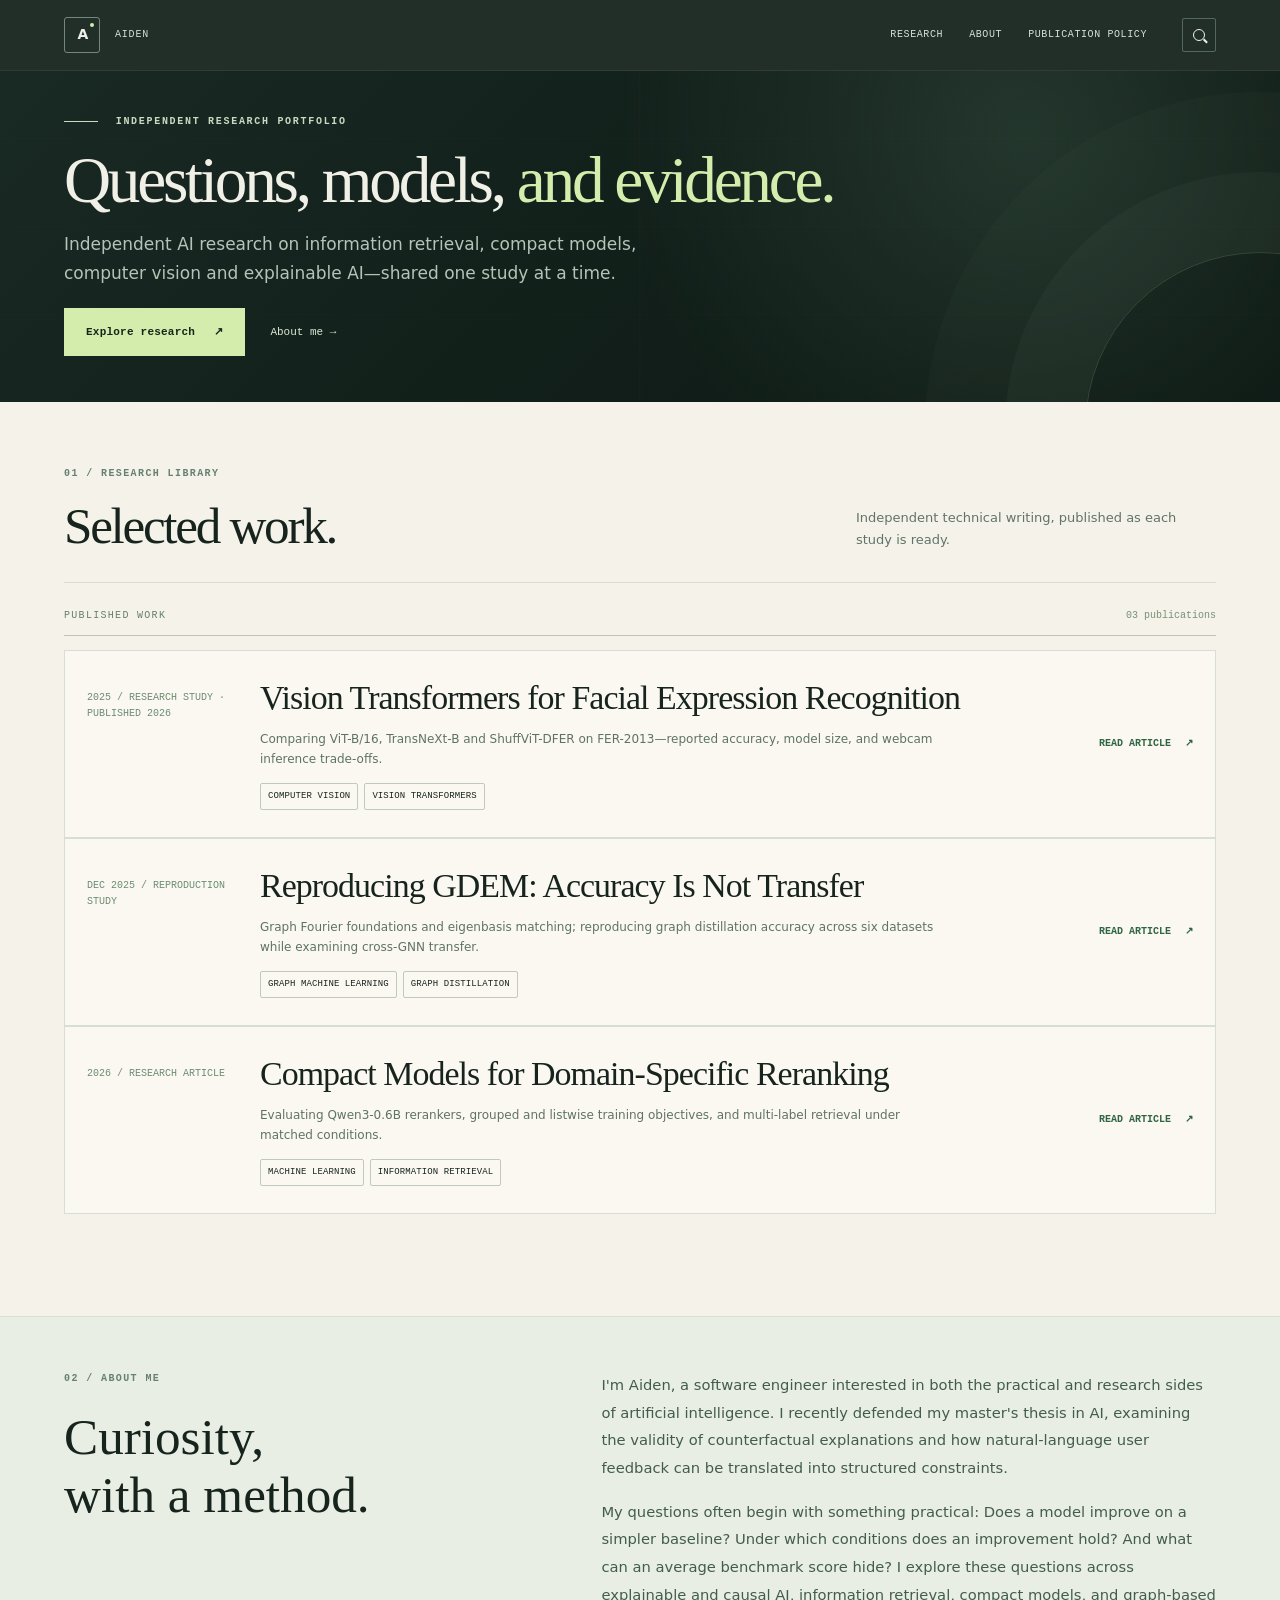
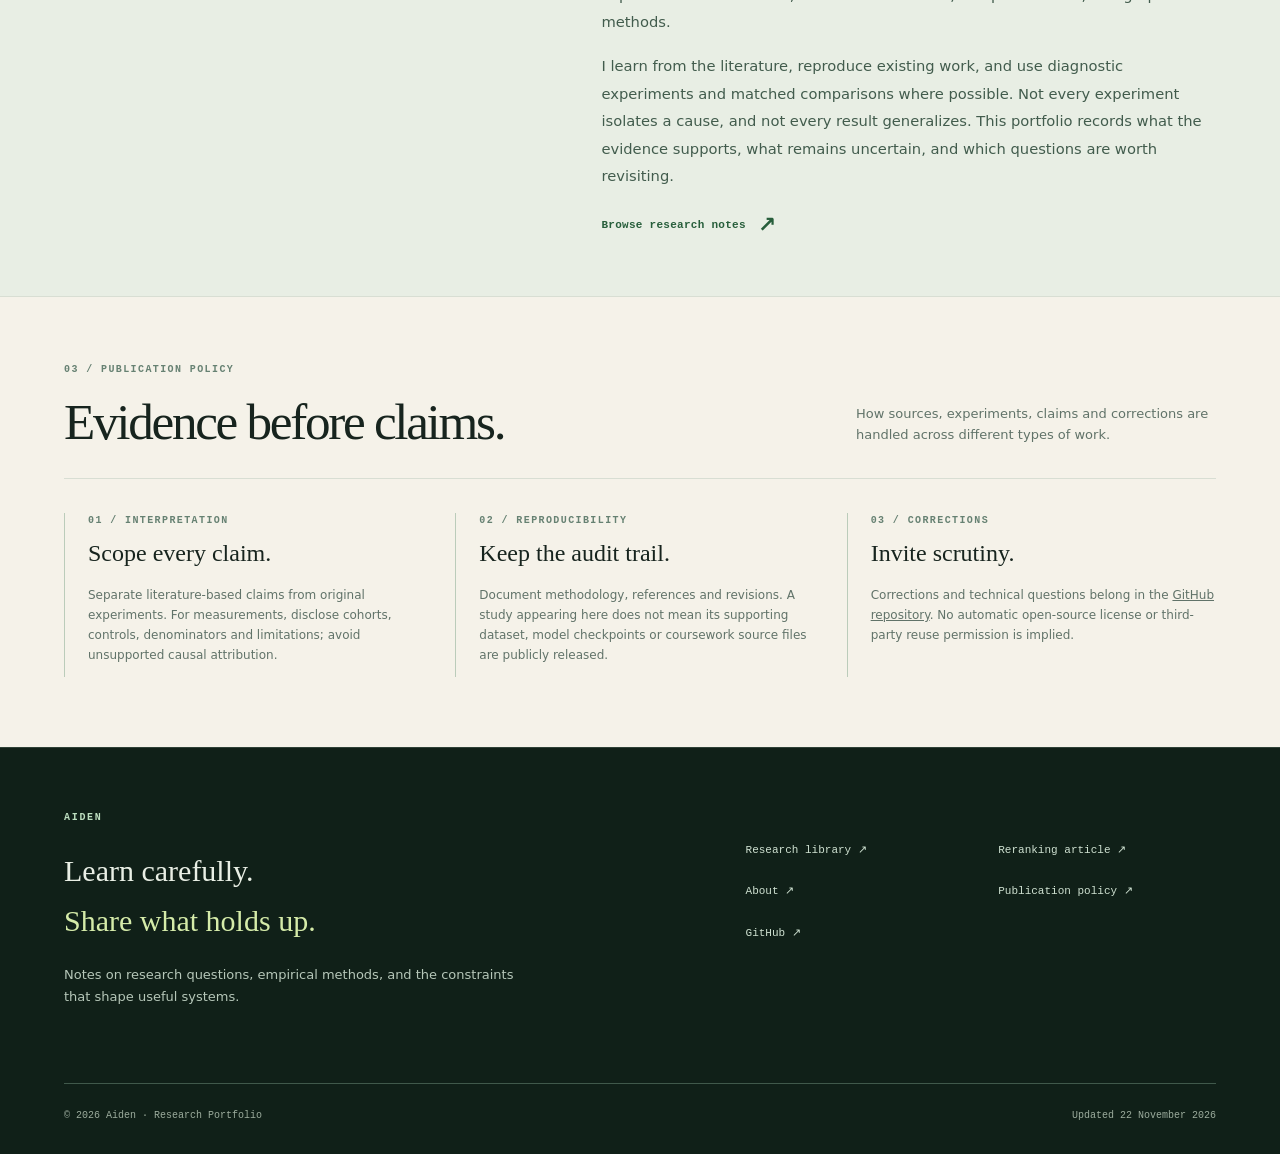
==== commit 6c7585c9: "Publish GDEM reproduction with Dec 2025 research date and SEO" ====
--- a/index.html
+++ b/index.html
@@ -118,7 +118,7 @@
 
 </style><meta name="twitter:title" content="Aiden | Applied AI Research Portfolio"/>
 <meta name="twitter:description" content="Research notes on compact reranking, information retrieval, Vision Transformers and explainable AI."/>
-<script type="application/ld+json">{"@context":"https://schema.org","@graph":[{"@type":"WebSite","@id":"https://anhnd3.github.io/research-portfolio/#website","name":"Aiden Research Portfolio","url":"https://anhnd3.github.io/research-portfolio/","description":"Independent technical research in applied artificial intelligence: information retrieval, compact models, computer vision and explainable AI.","inLanguage":"en","publisher":{"@id":"https://anhnd3.github.io/research-portfolio/#aiden"}},{"@type":"Person","@id":"https://anhnd3.github.io/research-portfolio/#aiden","name":"Aiden","url":"https://anhnd3.github.io/research-portfolio/#about"},{"@type":"CollectionPage","@id":"https://anhnd3.github.io/research-portfolio/#research","name":"Selected Research","url":"https://anhnd3.github.io/research-portfolio/#research","isPartOf":{"@id":"https://anhnd3.github.io/research-portfolio/#website"},"mainEntity":{"@type":"ItemList","itemListElement":[{"@type":"ListItem","position":1,"url":"https://anhnd3.github.io/research-portfolio/articles/compact-domain-reranking/"},{"@type":"ListItem","position":2,"url":"https://anhnd3.github.io/research-portfolio/articles/vision-transformers-facial-expression-recognition/"}]}}]}</script>
+<script type="application/ld+json">{"@context":"https://schema.org","@graph":[{"@type":"WebSite","@id":"https://anhnd3.github.io/research-portfolio/#website","name":"Aiden Research Portfolio","url":"https://anhnd3.github.io/research-portfolio/","description":"Independent technical research in applied artificial intelligence: information retrieval, compact models, computer vision and explainable AI.","inLanguage":"en","publisher":{"@id":"https://anhnd3.github.io/research-portfolio/#aiden"}},{"@type":"Person","@id":"https://anhnd3.github.io/research-portfolio/#aiden","name":"Aiden","url":"https://anhnd3.github.io/research-portfolio/#about"},{"@type":"CollectionPage","@id":"https://anhnd3.github.io/research-portfolio/#research","name":"Selected Research","url":"https://anhnd3.github.io/research-portfolio/#research","isPartOf":{"@id":"https://anhnd3.github.io/research-portfolio/#website"},"mainEntity":{"@type":"ItemList","itemListElement":[{"@type":"ListItem","position":1,"url":"https://anhnd3.github.io/research-portfolio/articles/vision-transformers-facial-expression-recognition/"},{"@type":"ListItem","position":2,"url":"https://anhnd3.github.io/research-portfolio/articles/gdem-graph-distillation-reproduction/"},{"@type":"ListItem","position":3,"url":"https://anhnd3.github.io/research-portfolio/articles/compact-domain-reranking/"}]}}]}</script>
 </head><body>
 <a class="skip-link" href="#main">Skip to content</a>
 <header class="site-header"><div class="header-wrap"><a aria-label="Aiden Research Portfolio home" class="mark" href="/research-portfolio/"><span class="mark-symbol">A</span><span class="mark-name">AIDEN</span></a><nav aria-label="Primary navigation" class="header-nav" id="nav"><a data-nav="research" href="/research-portfolio/#research">Research</a><a data-nav="about" href="/research-portfolio/#about">About</a><a data-nav="policy" href="/research-portfolio/#policy">Publication policy</a></nav><div class="header-actions"><button aria-label="Search site" class="icon-btn" id="openSearch" title="Search (/)" type="button"><i aria-hidden="true" class="search-icon"></i></button><button aria-controls="nav" aria-expanded="false" aria-label="Toggle menu" class="icon-btn menu-btn" id="menuBtn" type="button"><span aria-hidden="true">☰</span></button></div></div></header>
@@ -133,16 +133,21 @@
 </div></div></section>
 <section class="wrapper section-pad featured" id="research">
 <div class="section-intro"><div><div class="kicker">01 / RESEARCH LIBRARY</div><h2>Selected work.</h2></div><p>Independent technical writing, published as each study is ready.</p></div>
-<div class="library-group"><div class="library-grouphead"><span class="mono">PUBLISHED WORK</span><span>02 publications</span></div>
+<div class="library-group"><div class="library-grouphead"><span class="mono">PUBLISHED WORK</span><span>03 publications</span></div>
+<a class="publication-entry" href="https://anhnd3.github.io/research-portfolio/articles/vision-transformers-facial-expression-recognition/">
+<span class="publication-index mono">2025 / RESEARCH STUDY · PUBLISHED 2026</span>
+<div class="publication-main"><h3>Vision Transformers for Facial Expression Recognition</h3><p>Comparing ViT-B/16, TransNeXt-B and ShuffViT-DFER on FER-2013—reported accuracy, model size, and webcam inference trade-offs.</p>
+<div class="publication-tags"><span class="tag">COMPUTER VISION</span><span class="tag">VISION TRANSFORMERS</span></div></div>
+<span class="publication-cta mono">READ ARTICLE <span aria-hidden="true">↗</span></span></a>
+<a class="publication-entry" href="https://anhnd3.github.io/research-portfolio/articles/gdem-graph-distillation-reproduction/">
+<span class="publication-index mono">DEC 2025 / REPRODUCTION STUDY</span>
+<div class="publication-main"><h3>Reproducing GDEM: Accuracy Is Not Transfer</h3><p>Graph Fourier foundations and eigenbasis matching; reproducing graph distillation accuracy across six datasets while examining cross-GNN transfer.</p>
+<div class="publication-tags"><span class="tag">GRAPH MACHINE LEARNING</span><span class="tag">GRAPH DISTILLATION</span></div></div>
+<span class="publication-cta mono">READ ARTICLE <span aria-hidden="true">↗</span></span></a>
 <a class="publication-entry" href="https://anhnd3.github.io/research-portfolio/articles/compact-domain-reranking/">
 <span class="publication-index mono">2026 / RESEARCH ARTICLE</span>
 <div class="publication-main"><h3>Compact Models for Domain-Specific Reranking</h3><p>Evaluating Qwen3-0.6B rerankers, grouped and listwise training objectives, and multi-label retrieval under matched conditions.</p>
 <div class="publication-tags"><span class="tag">MACHINE LEARNING</span><span class="tag">INFORMATION RETRIEVAL</span></div></div>
-<span class="publication-cta mono">READ ARTICLE <span aria-hidden="true">↗</span></span></a>
-<a class="publication-entry" href="https://anhnd3.github.io/research-portfolio/articles/vision-transformers-facial-expression-recognition/">
-<span class="publication-index mono">2025 / RESEARCH STUDY · PUBLISHED 2026</span>
-<div class="publication-main"><h3>Vision Transformers for Facial Expression Recognition</h3><p>Comparing ViT-B/16, TransNeXt-B and ShuffViT-DFER on FER-2013—reported accuracy, model size, and webcam inference trade-offs.</p>
-<div class="publication-tags"><span class="tag">COMPUTER VISION</span><span class="tag">VISION TRANSFORMERS</span></div></div>
 <span class="publication-cta mono">READ ARTICLE <span aria-hidden="true">↗</span></span></a></div>
 </section>
 <section class="about-rail" id="about"><div class="wrapper about-grid"><div><div class="kicker">02 / ABOUT ME</div><h2>Curiosity, <br/>with a method.</h2></div><div><p>I'm Aiden, a software engineer interested in both the practical and research sides of artificial intelligence. I recently defended my master's thesis in AI, examining the validity of counterfactual explanations and how natural-language user feedback can be translated into structured constraints.</p><p>My questions often begin with something practical: Does a model improve on a simpler baseline? Under which conditions does an improvement hold? And what can an average benchmark score hide? I explore these questions across explainable and causal AI, information retrieval, compact models, and graph-based methods.</p><p>I learn from the literature, reproduce existing work, and use diagnostic experiments and matched comparisons where possible. Not every experiment isolates a cause, and not every result generalizes. This portfolio records what the evidence supports, what remains uncertain, and which questions are worth revisiting.</p><a class="arrow-link" href="https://github.com/anhnd3/research-portfolio" rel="noopener noreferrer" target="_blank">Browse research notes <span>↗</span></a></div></div></section>
@@ -156,6 +161,7 @@
 {title:'Research',description:'Published research articles',href:'/research-portfolio/#research'},
 {title:'Compact Models for Domain-Specific Reranking',description:'Qwen3 rerankers and multi-label retrieval',href:'https://anhnd3.github.io/research-portfolio/articles/compact-domain-reranking/'},
 {title:'Vision Transformers for Facial Expression Recognition',description:'FER-2013, compact CNN-ViT, accuracy and latency',href:'https://anhnd3.github.io/research-portfolio/articles/vision-transformers-facial-expression-recognition/'},
+{title:'Reproducing GDEM: Accuracy Is Not Transfer',description:'Graph Fourier, eigenbasis matching, graph distillation and cross-GNN transfer',href:'https://anhnd3.github.io/research-portfolio/articles/gdem-graph-distillation-reproduction/'},
 {title:'About Aiden',description:'A short introduction',href:'/research-portfolio/#about'},
 {title:'Publication policy',description:'Evidence and corrections',href:'/research-portfolio/#policy'}];
 function renderSearch(){let q=inp.value.toLowerCase().trim();let filtered=entries.filter(e=>(e.title+' '+e.description).toLowerCase().includes(q));$('#searchResults').innerHTML=filtered.length?filtered.map(e=>`<a href="${e.href}"><b>${e.title}</b><span>${e.description}</span></a>`).join(''):'<p>No matching sections. Try “reranking”, “research” or “evidence”.</p>';}
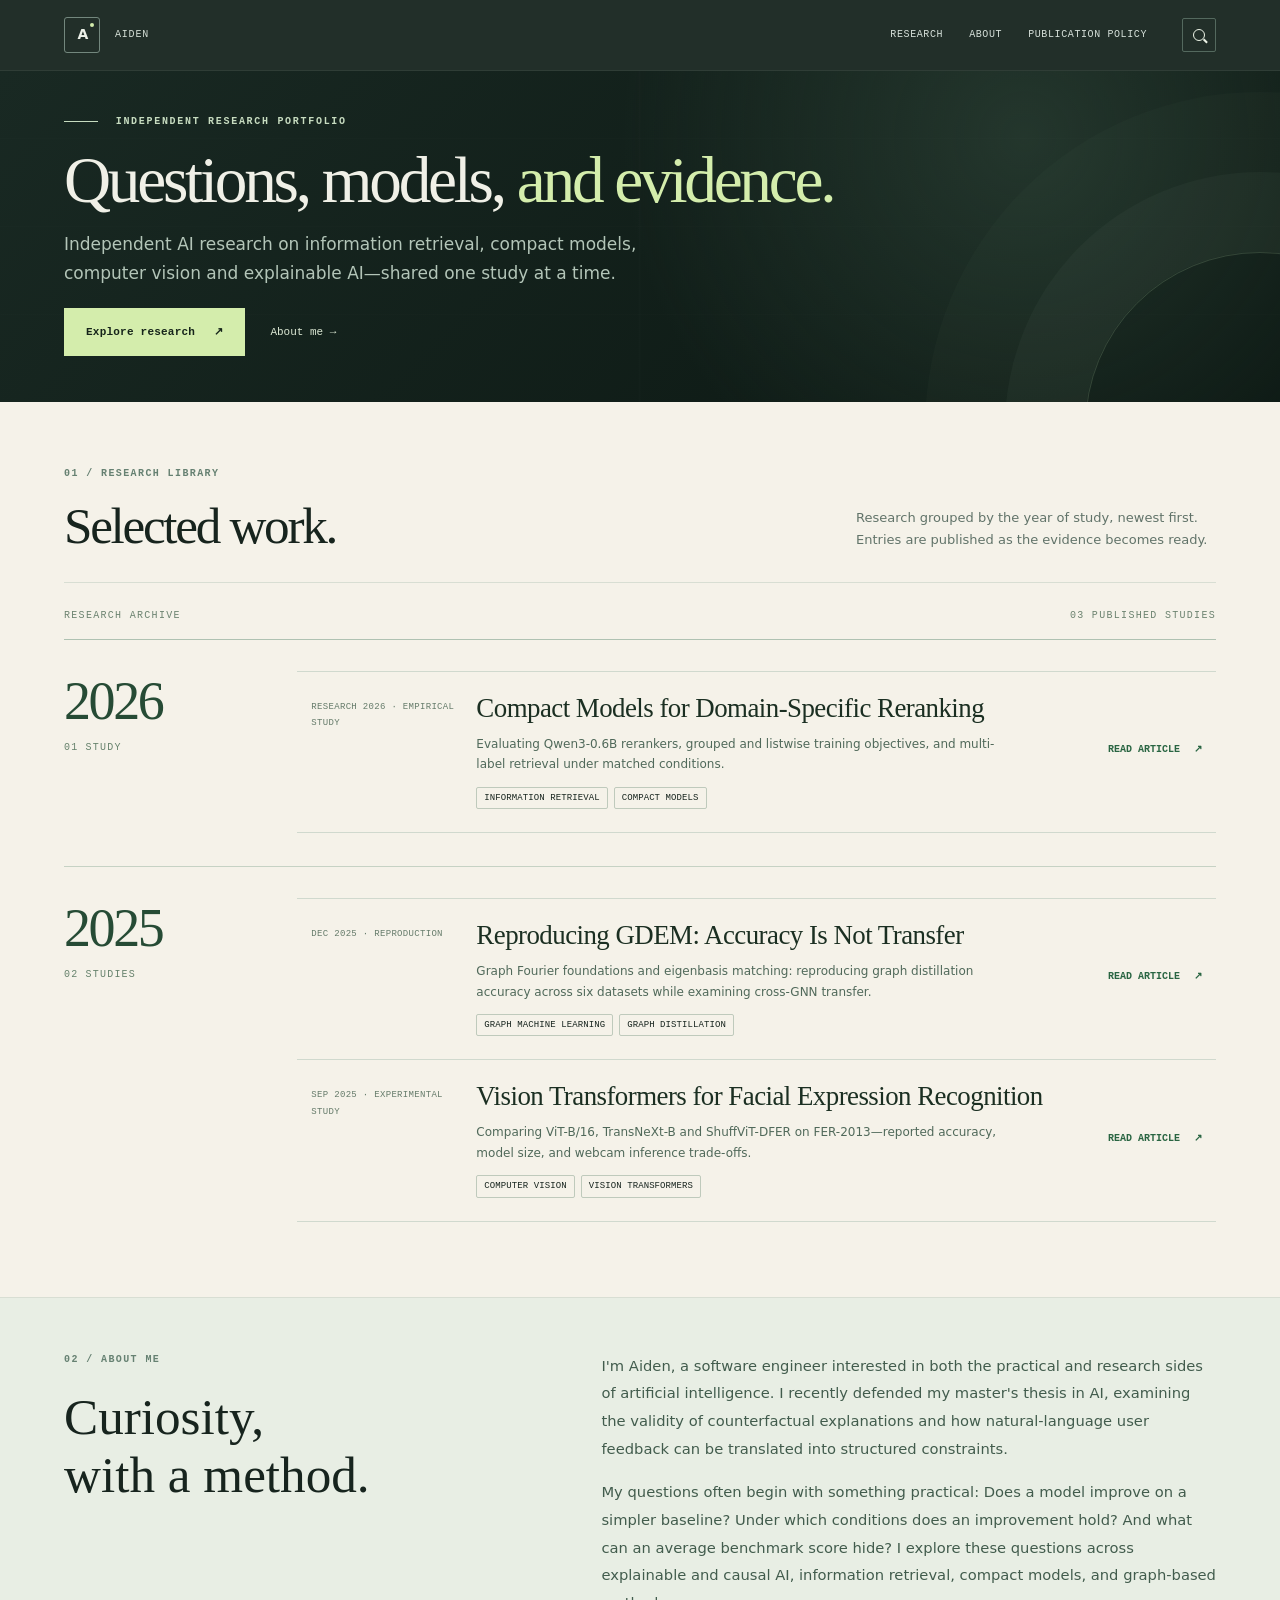
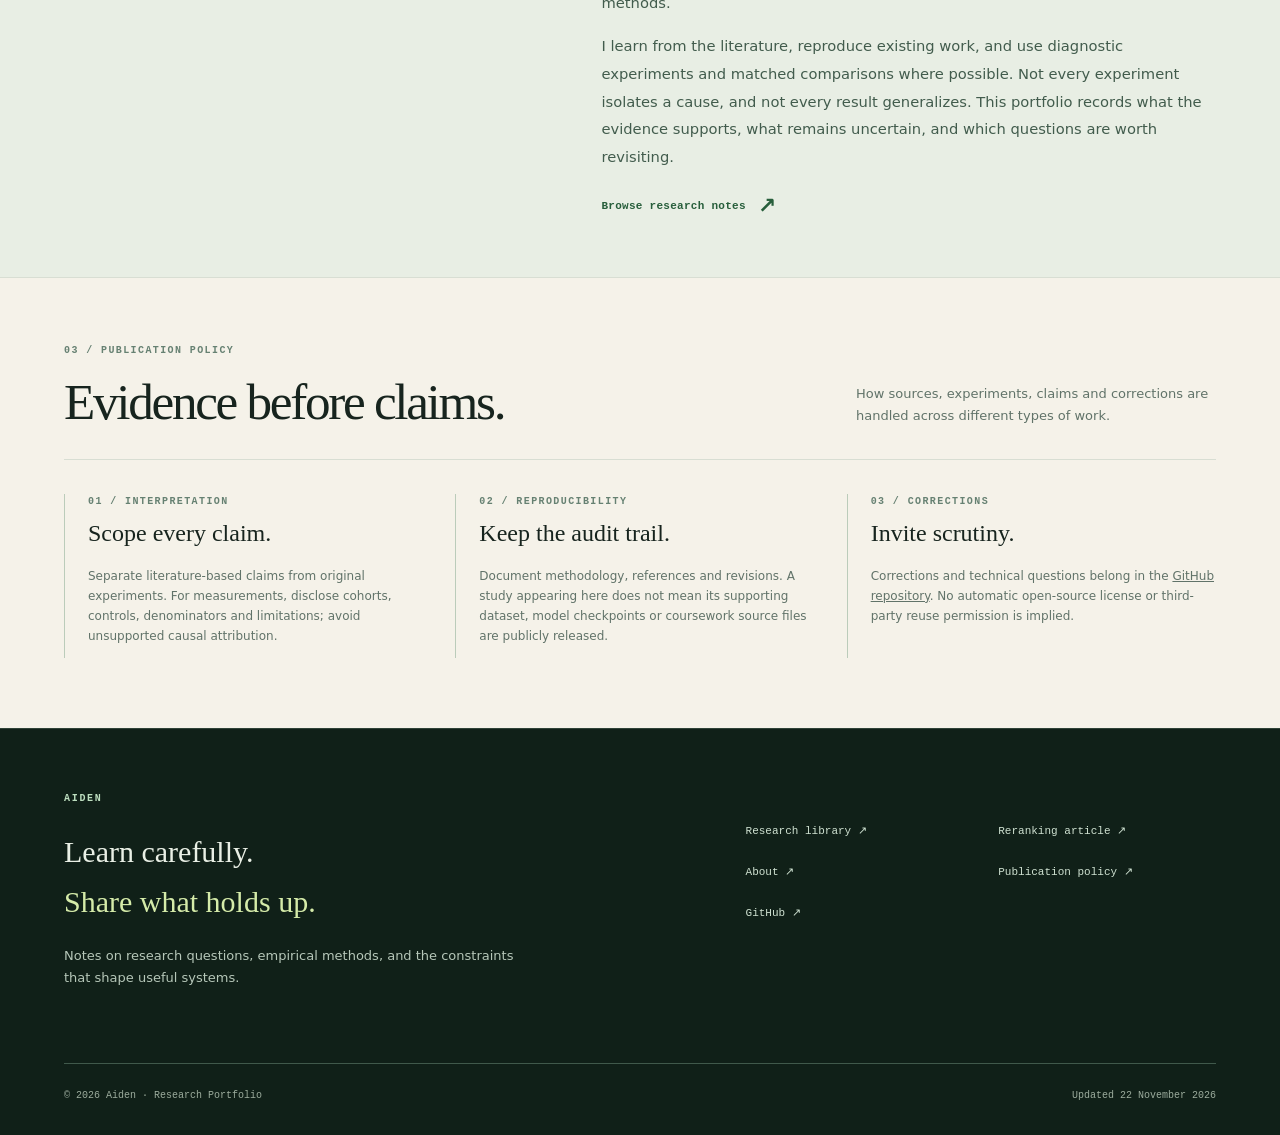
==== commit e988fcb2: "Group research index by year in reverse research chronology" ====
--- a/index.html
+++ b/index.html
@@ -116,9 +116,32 @@
 @media(max-width:540px){.back-to-top{right:18px;bottom:18px;min-width:76px;height:44px;padding:0 12px}}
 @media(prefers-reduced-motion:reduce){.back-to-top{transition:none}}
 
+
+/* Research index / reverse-chronological year groups.
+   No empty year placeholders. Add studies within their research year as published. */
+.research-index{margin-top:25px}
+.research-index-top{display:flex;justify-content:space-between;gap:16px;color:#6c8370;font-size:10px;letter-spacing:.13em;border-bottom:1px solid #afc2b2;padding:0 0 14px}
+.research-year{margin:0;display:grid;grid-template-columns:minmax(145px,18%) minmax(0,1fr);gap:26px;padding-top:31px}
+.research-year+.research-year{margin-top:33px;border-top:1px solid #c6d2c4}
+.research-year-head{display:flex;flex-direction:column;align-items:flex-start;gap:12px;padding-top:3px}
+.research-year-head h3{font:400 clamp(34px,4.25vw,54px)/1 var(--serif);letter-spacing:-.045em;color:#264b35;margin:0}
+.research-year-count{font-size:10px;letter-spacing:.12em;color:#66826c}
+.research-year-items{min-width:0}
+.research-year .publication-entry{display:grid;grid-template-columns:minmax(100px,145px) minmax(0,1fr) minmax(100px,116px);column-gap:20px;row-gap:12px;align-items:start;padding:20px 14px 23px;margin:0;background:transparent;border:0;border-bottom:1px solid #d0d9ce;transition:background .18s ease}
+.research-year .publication-entry:first-child{border-top:1px solid #d0d9ce}
+.research-year .publication-entry:hover{background:#eaf0e6}
+.research-year .publication-index{align-self:start;padding-top:7px;font-size:9px;line-height:1.8;letter-spacing:.035em;color:#657b6a}
+.research-year .publication-main h4{font:400 clamp(22px,2.1vw,29px)/1.22 var(--serif);letter-spacing:-.02em;color:#1b2f22;overflow-wrap:break-word;margin:0}
+.research-year .publication-main p{color:#50695a;font-size:12px;line-height:1.72;margin:9px 0 0;max-width:69ch}
+.research-year .publication-tags{display:flex;flex-wrap:wrap;gap:6px;margin-top:12px}
+.research-year .publication-tags .tag{font-size:9px;line-height:1.35;padding:4px 7px}
+.research-year .publication-cta{justify-self:end;align-self:center;font-size:10px;font-weight:650;color:#296542;white-space:nowrap}
+@media(max-width:1100px){.research-year{grid-template-columns:115px minmax(0,1fr);gap:18px}.research-year .publication-entry{grid-template-columns:120px minmax(0,1fr);column-gap:16px}.research-year .publication-cta{grid-column:2;justify-self:start;align-self:start}}
+@media(max-width:710px){.research-index-top{font-size:9px}.research-year{display:block;padding-top:24px}.research-year+.research-year{margin-top:27px}.research-year-head{flex-direction:row;justify-content:space-between;align-items:baseline;margin:0 0 13px}.research-year-head h3{font-size:41px}.research-year .publication-entry{grid-template-columns:1fr;gap:7px;padding:19px 12px 20px}.research-year .publication-index{padding-top:0}.research-year .publication-main h4{font-size:clamp(24px,7vw,30px)}.research-year .publication-cta{grid-column:1;margin-top:3px}.research-year .publication-tags .tag{font-size:8.5px}}
+@media(prefers-reduced-motion:reduce){.research-year .publication-entry{transition:none}}
 </style><meta name="twitter:title" content="Aiden | Applied AI Research Portfolio"/>
 <meta name="twitter:description" content="Research notes on compact reranking, information retrieval, Vision Transformers and explainable AI."/>
-<script type="application/ld+json">{"@context":"https://schema.org","@graph":[{"@type":"WebSite","@id":"https://anhnd3.github.io/research-portfolio/#website","name":"Aiden Research Portfolio","url":"https://anhnd3.github.io/research-portfolio/","description":"Independent technical research in applied artificial intelligence: information retrieval, compact models, computer vision and explainable AI.","inLanguage":"en","publisher":{"@id":"https://anhnd3.github.io/research-portfolio/#aiden"}},{"@type":"Person","@id":"https://anhnd3.github.io/research-portfolio/#aiden","name":"Aiden","url":"https://anhnd3.github.io/research-portfolio/#about"},{"@type":"CollectionPage","@id":"https://anhnd3.github.io/research-portfolio/#research","name":"Selected Research","url":"https://anhnd3.github.io/research-portfolio/#research","isPartOf":{"@id":"https://anhnd3.github.io/research-portfolio/#website"},"mainEntity":{"@type":"ItemList","itemListElement":[{"@type":"ListItem","position":1,"url":"https://anhnd3.github.io/research-portfolio/articles/vision-transformers-facial-expression-recognition/"},{"@type":"ListItem","position":2,"url":"https://anhnd3.github.io/research-portfolio/articles/gdem-graph-distillation-reproduction/"},{"@type":"ListItem","position":3,"url":"https://anhnd3.github.io/research-portfolio/articles/compact-domain-reranking/"}]}}]}</script>
+<script type="application/ld+json">{"@context":"https://schema.org","@graph":[{"@type":"WebSite","@id":"https://anhnd3.github.io/research-portfolio/#website","name":"Aiden Research Portfolio","url":"https://anhnd3.github.io/research-portfolio/","description":"Independent technical research in applied artificial intelligence: information retrieval, compact models, computer vision and explainable AI.","inLanguage":"en","publisher":{"@id":"https://anhnd3.github.io/research-portfolio/#aiden"}},{"@type":"Person","@id":"https://anhnd3.github.io/research-portfolio/#aiden","name":"Aiden","url":"https://anhnd3.github.io/research-portfolio/#about"},{"@type":"CollectionPage","@id":"https://anhnd3.github.io/research-portfolio/#research","name":"Selected Research","url":"https://anhnd3.github.io/research-portfolio/#research","isPartOf":{"@id":"https://anhnd3.github.io/research-portfolio/#website"},"mainEntity":{"@type":"ItemList","itemListElement":[{"@type":"ListItem","position":1,"url":"https://anhnd3.github.io/research-portfolio/articles/compact-domain-reranking/"},{"@type":"ListItem","position":2,"url":"https://anhnd3.github.io/research-portfolio/articles/gdem-graph-distillation-reproduction/"},{"@type":"ListItem","position":3,"url":"https://anhnd3.github.io/research-portfolio/articles/vision-transformers-facial-expression-recognition/"}]}}]}</script>
 </head><body>
 <a class="skip-link" href="#main">Skip to content</a>
 <header class="site-header"><div class="header-wrap"><a aria-label="Aiden Research Portfolio home" class="mark" href="/research-portfolio/"><span class="mark-symbol">A</span><span class="mark-name">AIDEN</span></a><nav aria-label="Primary navigation" class="header-nav" id="nav"><a data-nav="research" href="/research-portfolio/#research">Research</a><a data-nav="about" href="/research-portfolio/#about">About</a><a data-nav="policy" href="/research-portfolio/#policy">Publication policy</a></nav><div class="header-actions"><button aria-label="Search site" class="icon-btn" id="openSearch" title="Search (/)" type="button"><i aria-hidden="true" class="search-icon"></i></button><button aria-controls="nav" aria-expanded="false" aria-label="Toggle menu" class="icon-btn menu-btn" id="menuBtn" type="button"><span aria-hidden="true">☰</span></button></div></div></header>
@@ -132,23 +155,49 @@
 <div class="hero-ctas"><a class="primary-action" href="#research">Explore research <span aria-hidden="true">↗</span></a><a class="hero-secondary" href="#about">About me <span aria-hidden="true">→</span></a></div>
 </div></div></section>
 <section class="wrapper section-pad featured" id="research">
-<div class="section-intro"><div><div class="kicker">01 / RESEARCH LIBRARY</div><h2>Selected work.</h2></div><p>Independent technical writing, published as each study is ready.</p></div>
-<div class="library-group"><div class="library-grouphead"><span class="mono">PUBLISHED WORK</span><span>03 publications</span></div>
+  <div class="section-intro">
+    <div><div class="kicker">01 / RESEARCH LIBRARY</div><h2>Selected work.</h2></div>
+    <p>Research grouped by the year of study, newest first. Entries are published as the evidence becomes ready.</p>
+  </div>
+  <div class="research-index">
+    <div class="research-index-top mono"><span>RESEARCH ARCHIVE</span><span>03 PUBLISHED STUDIES</span></div>
+    <section class="research-year" aria-labelledby="research-year-2026">
+  <header class="research-year-head">
+    <h3 id="research-year-2026">2026</h3>
+    <span class="research-year-count mono">01 STUDY</span>
+  </header>
+  <div class="research-year-items"><a class="publication-entry" href="https://anhnd3.github.io/research-portfolio/articles/compact-domain-reranking/">
+  <span class="publication-index mono">RESEARCH 2026 · EMPIRICAL STUDY</span>
+  <div class="publication-main"><h4>Compact Models for Domain-Specific Reranking</h4>
+    <p>Evaluating Qwen3-0.6B rerankers, grouped and listwise training objectives, and multi-label retrieval under matched conditions.</p>
+    <div class="publication-tags"><span class="tag">INFORMATION RETRIEVAL</span><span class="tag">COMPACT MODELS</span></div>
+  </div>
+  <span class="publication-cta mono">READ ARTICLE <span aria-hidden="true">↗</span></span>
+</a></div>
+</section>
+    <section class="research-year" aria-labelledby="research-year-2025">
+  <header class="research-year-head">
+    <h3 id="research-year-2025">2025</h3>
+    <span class="research-year-count mono">02 STUDIES</span>
+  </header>
+  <div class="research-year-items"><a class="publication-entry" href="https://anhnd3.github.io/research-portfolio/articles/gdem-graph-distillation-reproduction/">
+  <span class="publication-index mono">DEC 2025 · REPRODUCTION</span>
+  <div class="publication-main"><h4>Reproducing GDEM: Accuracy Is Not Transfer</h4>
+    <p>Graph Fourier foundations and eigenbasis matching: reproducing graph distillation accuracy across six datasets while examining cross-GNN transfer.</p>
+    <div class="publication-tags"><span class="tag">GRAPH MACHINE LEARNING</span><span class="tag">GRAPH DISTILLATION</span></div>
+  </div>
+  <span class="publication-cta mono">READ ARTICLE <span aria-hidden="true">↗</span></span>
+</a>
 <a class="publication-entry" href="https://anhnd3.github.io/research-portfolio/articles/vision-transformers-facial-expression-recognition/">
-<span class="publication-index mono">2025 / RESEARCH STUDY · PUBLISHED 2026</span>
-<div class="publication-main"><h3>Vision Transformers for Facial Expression Recognition</h3><p>Comparing ViT-B/16, TransNeXt-B and ShuffViT-DFER on FER-2013—reported accuracy, model size, and webcam inference trade-offs.</p>
-<div class="publication-tags"><span class="tag">COMPUTER VISION</span><span class="tag">VISION TRANSFORMERS</span></div></div>
-<span class="publication-cta mono">READ ARTICLE <span aria-hidden="true">↗</span></span></a>
-<a class="publication-entry" href="https://anhnd3.github.io/research-portfolio/articles/gdem-graph-distillation-reproduction/">
-<span class="publication-index mono">DEC 2025 / REPRODUCTION STUDY</span>
-<div class="publication-main"><h3>Reproducing GDEM: Accuracy Is Not Transfer</h3><p>Graph Fourier foundations and eigenbasis matching; reproducing graph distillation accuracy across six datasets while examining cross-GNN transfer.</p>
-<div class="publication-tags"><span class="tag">GRAPH MACHINE LEARNING</span><span class="tag">GRAPH DISTILLATION</span></div></div>
-<span class="publication-cta mono">READ ARTICLE <span aria-hidden="true">↗</span></span></a>
-<a class="publication-entry" href="https://anhnd3.github.io/research-portfolio/articles/compact-domain-reranking/">
-<span class="publication-index mono">2026 / RESEARCH ARTICLE</span>
-<div class="publication-main"><h3>Compact Models for Domain-Specific Reranking</h3><p>Evaluating Qwen3-0.6B rerankers, grouped and listwise training objectives, and multi-label retrieval under matched conditions.</p>
-<div class="publication-tags"><span class="tag">MACHINE LEARNING</span><span class="tag">INFORMATION RETRIEVAL</span></div></div>
-<span class="publication-cta mono">READ ARTICLE <span aria-hidden="true">↗</span></span></a></div>
+  <span class="publication-index mono">SEP 2025 · EXPERIMENTAL STUDY</span>
+  <div class="publication-main"><h4>Vision Transformers for Facial Expression Recognition</h4>
+    <p>Comparing ViT-B/16, TransNeXt-B and ShuffViT-DFER on FER-2013—reported accuracy, model size, and webcam inference trade-offs.</p>
+    <div class="publication-tags"><span class="tag">COMPUTER VISION</span><span class="tag">VISION TRANSFORMERS</span></div>
+  </div>
+  <span class="publication-cta mono">READ ARTICLE <span aria-hidden="true">↗</span></span>
+</a></div>
+</section>
+  </div>
 </section>
 <section class="about-rail" id="about"><div class="wrapper about-grid"><div><div class="kicker">02 / ABOUT ME</div><h2>Curiosity, <br/>with a method.</h2></div><div><p>I'm Aiden, a software engineer interested in both the practical and research sides of artificial intelligence. I recently defended my master's thesis in AI, examining the validity of counterfactual explanations and how natural-language user feedback can be translated into structured constraints.</p><p>My questions often begin with something practical: Does a model improve on a simpler baseline? Under which conditions does an improvement hold? And what can an average benchmark score hide? I explore these questions across explainable and causal AI, information retrieval, compact models, and graph-based methods.</p><p>I learn from the literature, reproduce existing work, and use diagnostic experiments and matched comparisons where possible. Not every experiment isolates a cause, and not every result generalizes. This portfolio records what the evidence supports, what remains uncertain, and which questions are worth revisiting.</p><a class="arrow-link" href="https://github.com/anhnd3/research-portfolio" rel="noopener noreferrer" target="_blank">Browse research notes <span>↗</span></a></div></div></section>
 <section class="wrapper section-pad" id="policy"><div class="section-intro"><div><div class="kicker">03 / PUBLICATION POLICY</div><h2>Evidence before claims.</h2></div><p>How sources, experiments, claims and corrections are handled across different types of work.</p></div><div class="policy-grid"><div class="policy-item"><div class="kicker">01 / INTERPRETATION</div><h3>Scope every claim.</h3><p>Separate literature-based claims from original experiments. For measurements, disclose cohorts, controls, denominators and limitations; avoid unsupported causal attribution.</p></div><div class="policy-item"><div class="kicker">02 / REPRODUCIBILITY</div><h3>Keep the audit trail.</h3><p>Document methodology, references and revisions. A study appearing here does not mean its supporting dataset, model checkpoints or coursework source files are publicly released.</p></div><div class="policy-item"><div class="kicker">03 / CORRECTIONS</div><h3>Invite scrutiny.</h3><p>Corrections and technical questions belong in the <a href="https://github.com/anhnd3/research-portfolio" rel="noopener noreferrer" style="text-decoration:underline" target="_blank">GitHub repository</a>. No automatic open-source license or third-party reuse permission is implied.</p></div></div></section>
@@ -160,8 +209,10 @@
 let savedFocus=null;const layer=$('#searchLayer'),inp=$('#siteSearch');const entries=[
 {title:'Research',description:'Published research articles',href:'/research-portfolio/#research'},
 {title:'Compact Models for Domain-Specific Reranking',description:'Qwen3 rerankers and multi-label retrieval',href:'https://anhnd3.github.io/research-portfolio/articles/compact-domain-reranking/'},
+{title:'Reproducing GDEM: Accuracy Is Not Transfer',description:'Graph Fourier, eigenbasis matching, graph distillation and cross-GNN transfer',href:'https://anhnd3.github.io/research-portfolio/articles/gdem-graph-distillation-reproduction/'},
 {title:'Vision Transformers for Facial Expression Recognition',description:'FER-2013, compact CNN-ViT, accuracy and latency',href:'https://anhnd3.github.io/research-portfolio/articles/vision-transformers-facial-expression-recognition/'},
-{title:'Reproducing GDEM: Accuracy Is Not Transfer',description:'Graph Fourier, eigenbasis matching, graph distillation and cross-GNN transfer',href:'https://anhnd3.github.io/research-portfolio/articles/gdem-graph-distillation-reproduction/'},
+
+
 {title:'About Aiden',description:'A short introduction',href:'/research-portfolio/#about'},
 {title:'Publication policy',description:'Evidence and corrections',href:'/research-portfolio/#policy'}];
 function renderSearch(){let q=inp.value.toLowerCase().trim();let filtered=entries.filter(e=>(e.title+' '+e.description).toLowerCase().includes(q));$('#searchResults').innerHTML=filtered.length?filtered.map(e=>`<a href="${e.href}"><b>${e.title}</b><span>${e.description}</span></a>`).join(''):'<p>No matching sections. Try “reranking”, “research” or “evidence”.</p>';}
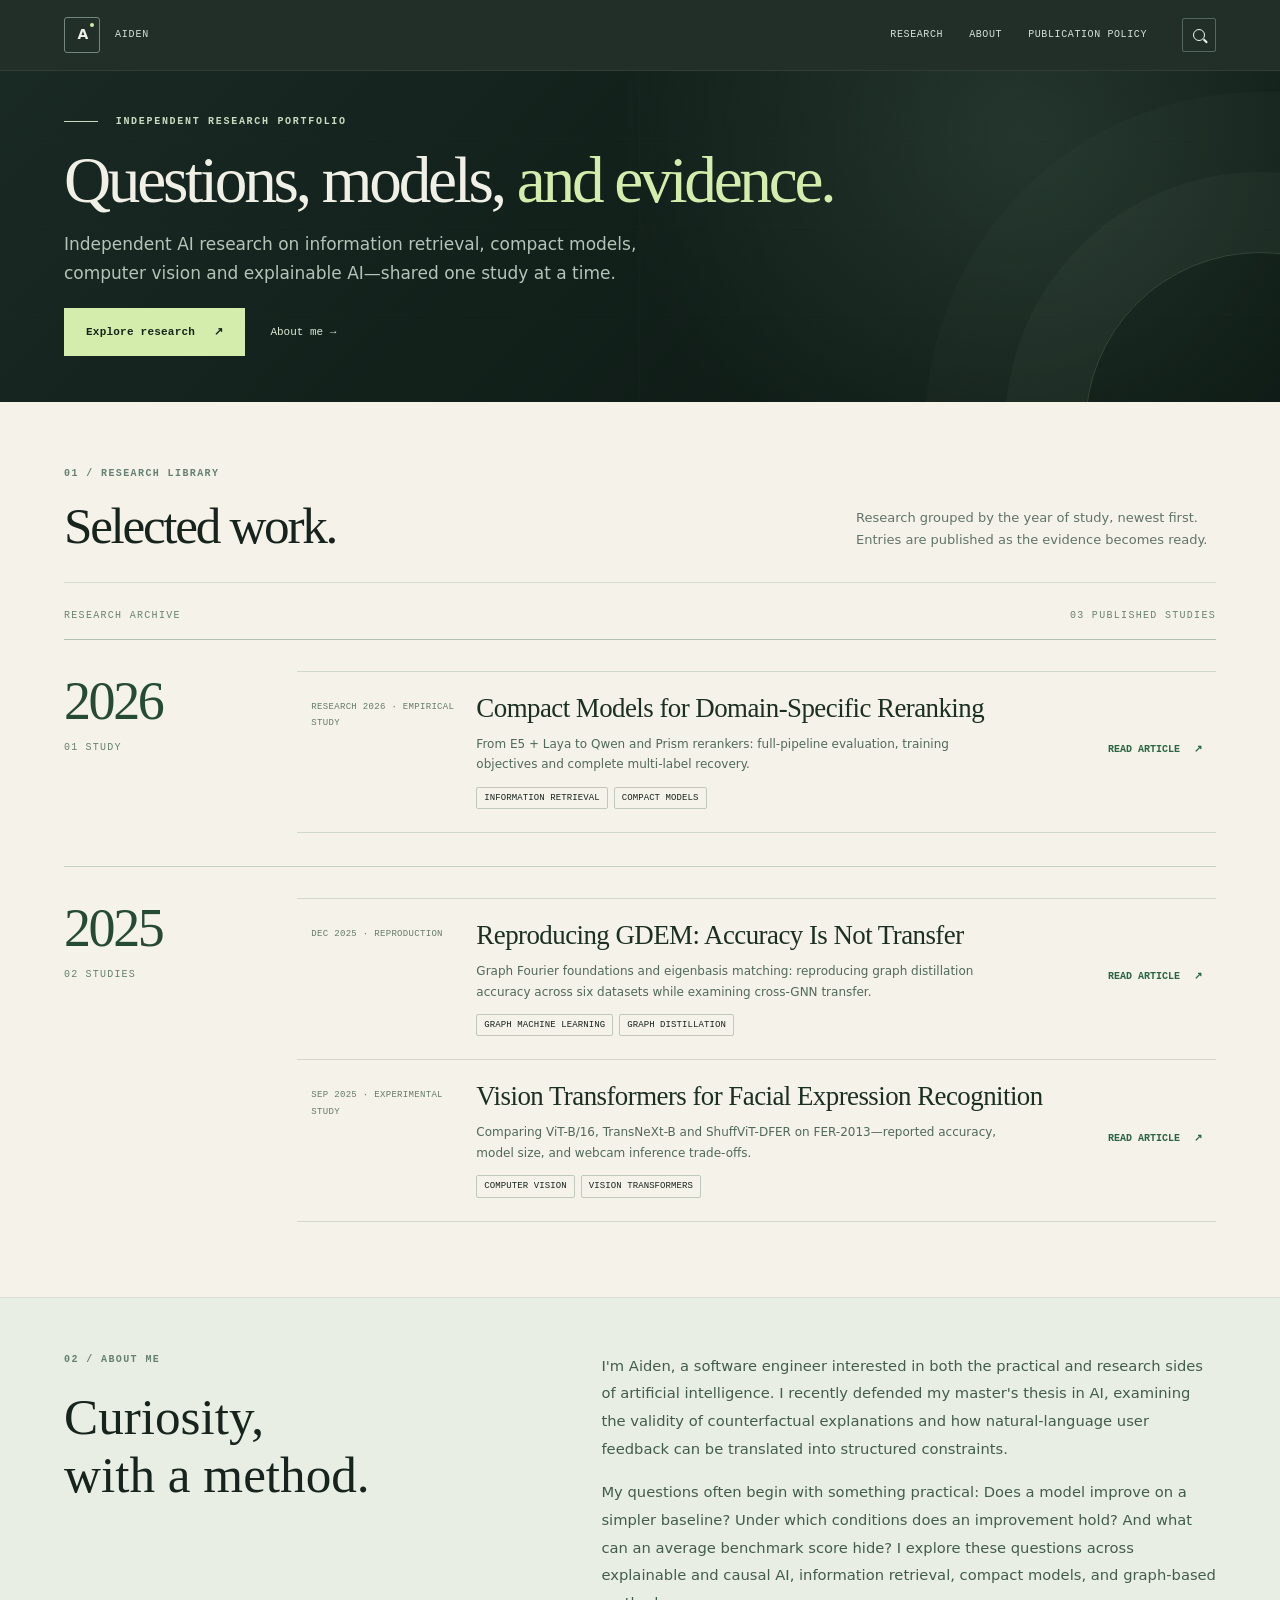
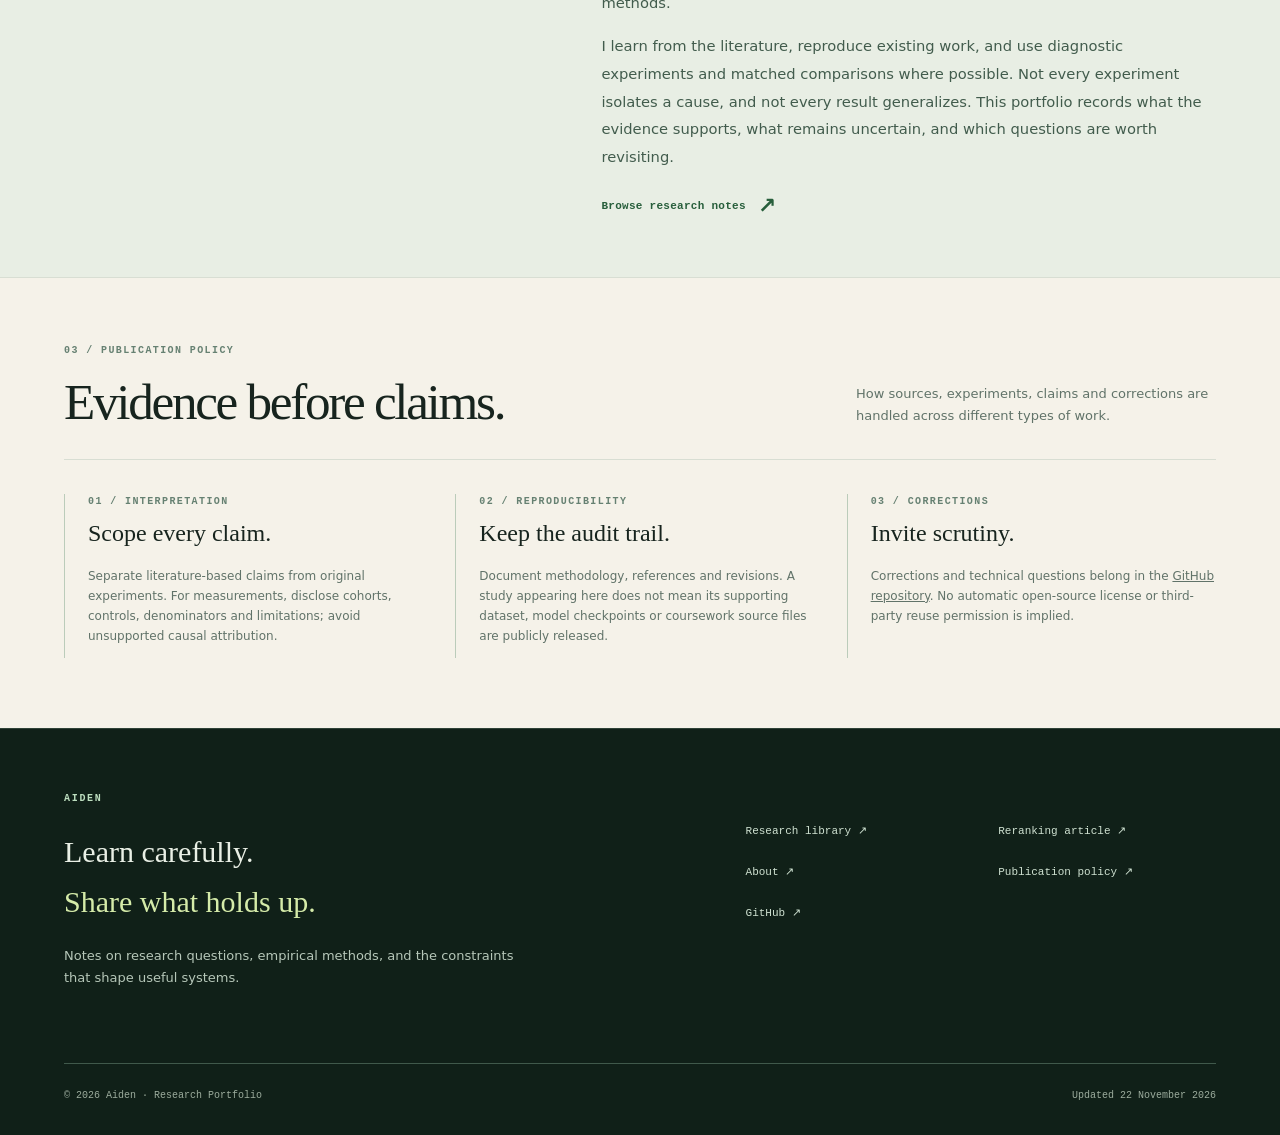
==== commit ffc3ccbf: "Publish reranking v3.1 with unified research narrative and balanced takeaways" ====
--- a/index.html
+++ b/index.html
@@ -169,7 +169,7 @@
   <div class="research-year-items"><a class="publication-entry" href="https://anhnd3.github.io/research-portfolio/articles/compact-domain-reranking/">
   <span class="publication-index mono">RESEARCH 2026 · EMPIRICAL STUDY</span>
   <div class="publication-main"><h4>Compact Models for Domain-Specific Reranking</h4>
-    <p>Evaluating Qwen3-0.6B rerankers, grouped and listwise training objectives, and multi-label retrieval under matched conditions.</p>
+    <p>From E5 + Laya to Qwen and Prism rerankers: full-pipeline evaluation, training objectives and complete multi-label recovery.</p>
     <div class="publication-tags"><span class="tag">INFORMATION RETRIEVAL</span><span class="tag">COMPACT MODELS</span></div>
   </div>
   <span class="publication-cta mono">READ ARTICLE <span aria-hidden="true">↗</span></span>
@@ -208,7 +208,7 @@
 const menu=$('#menuBtn'); if(menu){menu.addEventListener('click',()=>{let x=$('#nav');let show=x.classList.toggle('show');menu.setAttribute('aria-expanded',show?'true':'false');});$$('#nav a').forEach(a=>a.addEventListener('click',()=>{$('#nav').classList.remove('show');menu.setAttribute('aria-expanded','false')}))}
 let savedFocus=null;const layer=$('#searchLayer'),inp=$('#siteSearch');const entries=[
 {title:'Research',description:'Published research articles',href:'/research-portfolio/#research'},
-{title:'Compact Models for Domain-Specific Reranking',description:'Qwen3 rerankers and multi-label retrieval',href:'https://anhnd3.github.io/research-portfolio/articles/compact-domain-reranking/'},
+{title:'Compact Models for Domain-Specific Reranking',description:'E5 + Laya, Qwen/Prism, learning-to-rank objectives and multi-label recovery',href:'https://anhnd3.github.io/research-portfolio/articles/compact-domain-reranking/'},
 {title:'Reproducing GDEM: Accuracy Is Not Transfer',description:'Graph Fourier, eigenbasis matching, graph distillation and cross-GNN transfer',href:'https://anhnd3.github.io/research-portfolio/articles/gdem-graph-distillation-reproduction/'},
 {title:'Vision Transformers for Facial Expression Recognition',description:'FER-2013, compact CNN-ViT, accuracy and latency',href:'https://anhnd3.github.io/research-portfolio/articles/vision-transformers-facial-expression-recognition/'},
 
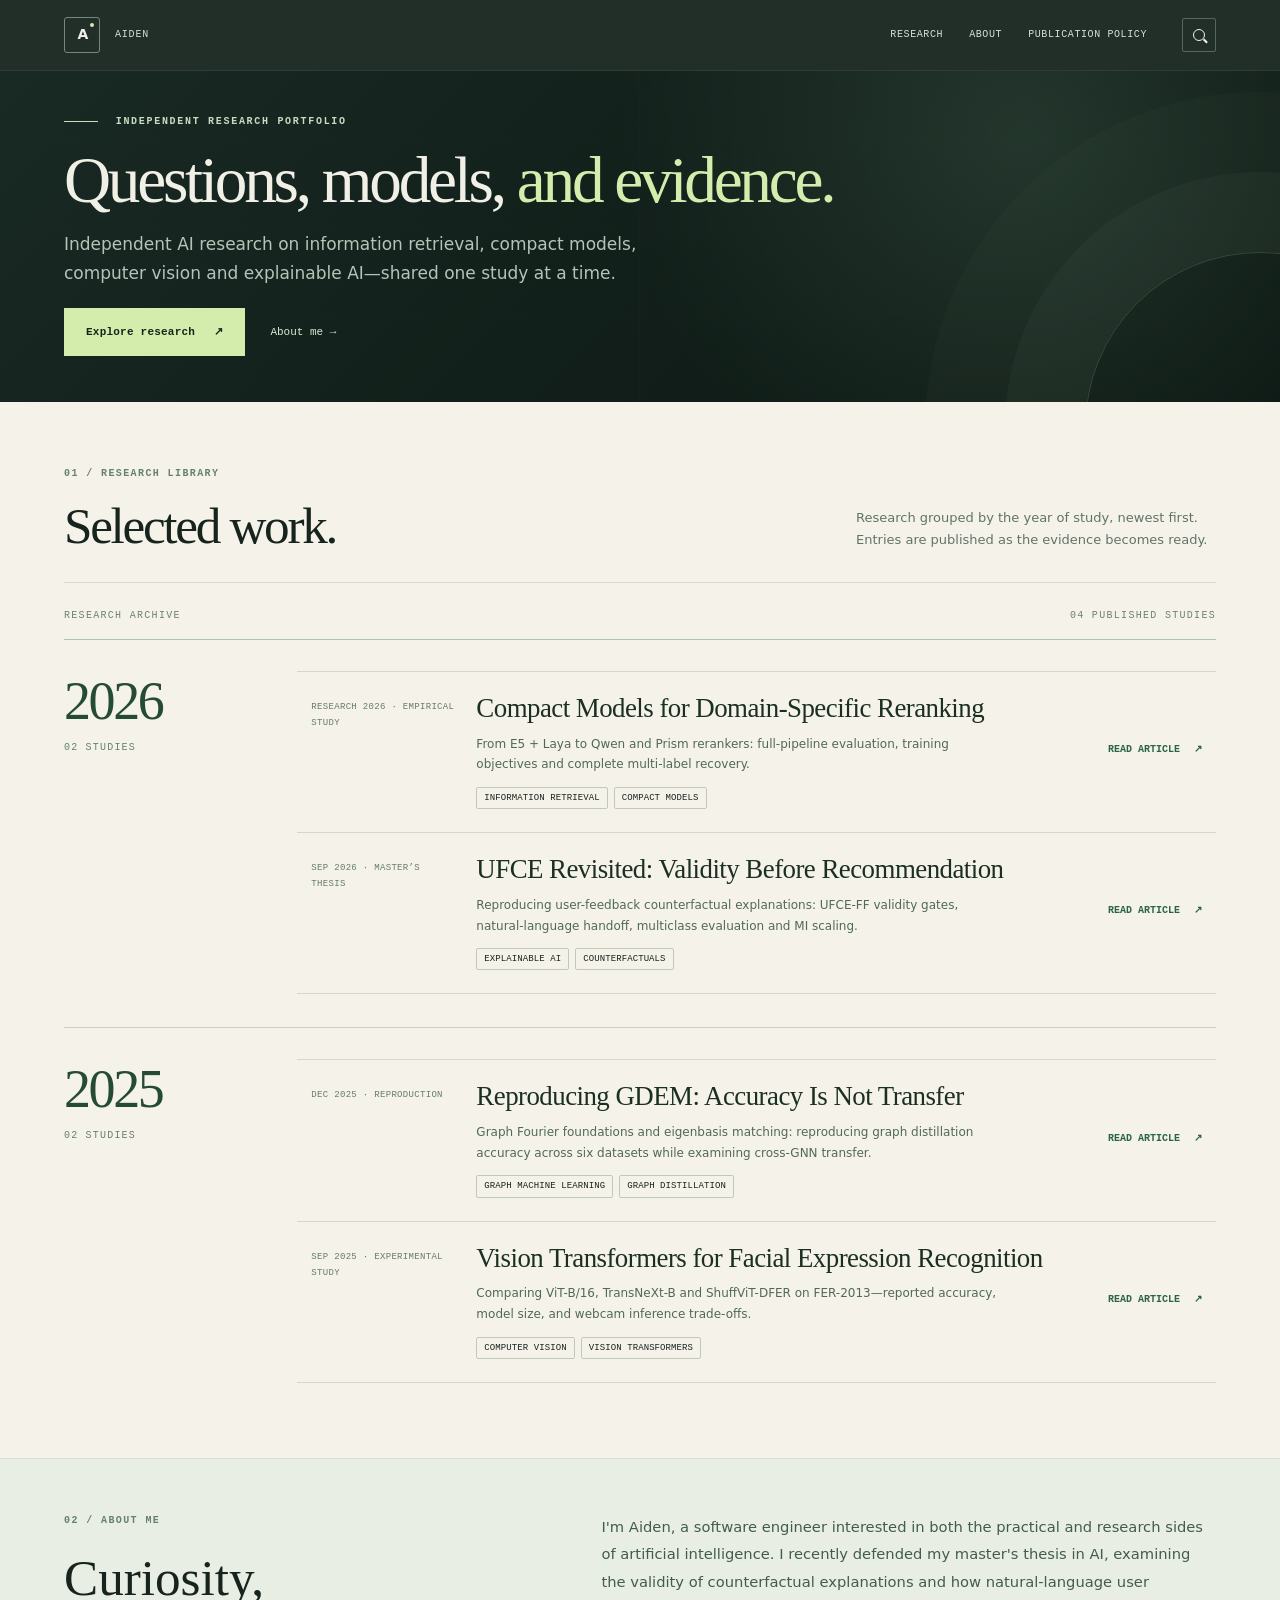
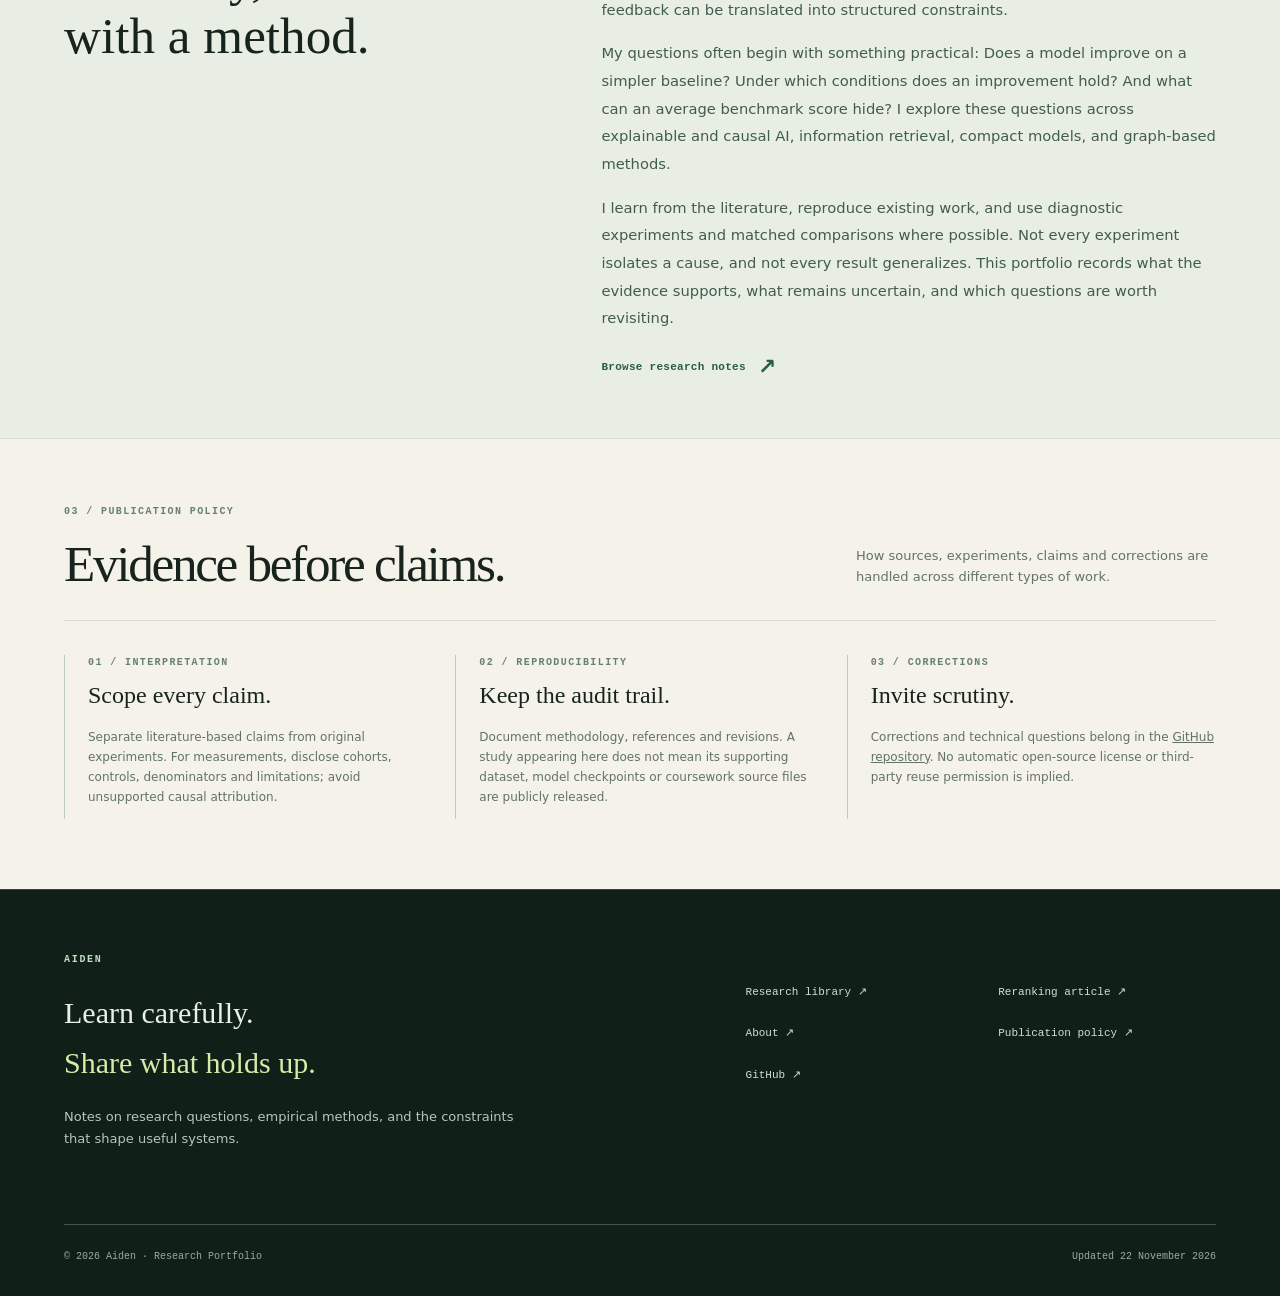
==== commit 84086edf: "Publish UFCE thesis retrospective (defended Sep 2026) with animated demo and defense appendix" ====
--- a/index.html
+++ b/index.html
@@ -141,7 +141,7 @@
 @media(prefers-reduced-motion:reduce){.research-year .publication-entry{transition:none}}
 </style><meta name="twitter:title" content="Aiden | Applied AI Research Portfolio"/>
 <meta name="twitter:description" content="Research notes on compact reranking, information retrieval, Vision Transformers and explainable AI."/>
-<script type="application/ld+json">{"@context":"https://schema.org","@graph":[{"@type":"WebSite","@id":"https://anhnd3.github.io/research-portfolio/#website","name":"Aiden Research Portfolio","url":"https://anhnd3.github.io/research-portfolio/","description":"Independent technical research in applied artificial intelligence: information retrieval, compact models, computer vision and explainable AI.","inLanguage":"en","publisher":{"@id":"https://anhnd3.github.io/research-portfolio/#aiden"}},{"@type":"Person","@id":"https://anhnd3.github.io/research-portfolio/#aiden","name":"Aiden","url":"https://anhnd3.github.io/research-portfolio/#about"},{"@type":"CollectionPage","@id":"https://anhnd3.github.io/research-portfolio/#research","name":"Selected Research","url":"https://anhnd3.github.io/research-portfolio/#research","isPartOf":{"@id":"https://anhnd3.github.io/research-portfolio/#website"},"mainEntity":{"@type":"ItemList","itemListElement":[{"@type":"ListItem","position":1,"url":"https://anhnd3.github.io/research-portfolio/articles/compact-domain-reranking/"},{"@type":"ListItem","position":2,"url":"https://anhnd3.github.io/research-portfolio/articles/gdem-graph-distillation-reproduction/"},{"@type":"ListItem","position":3,"url":"https://anhnd3.github.io/research-portfolio/articles/vision-transformers-facial-expression-recognition/"}]}}]}</script>
+<script type="application/ld+json">{"@context":"https://schema.org","@graph":[{"@type":"WebSite","@id":"https://anhnd3.github.io/research-portfolio/#website","name":"Aiden Research Portfolio","url":"https://anhnd3.github.io/research-portfolio/","description":"Independent technical research in applied artificial intelligence: information retrieval, compact models, computer vision and explainable AI.","inLanguage":"en","publisher":{"@id":"https://anhnd3.github.io/research-portfolio/#aiden"}},{"@type":"Person","@id":"https://anhnd3.github.io/research-portfolio/#aiden","name":"Aiden","url":"https://anhnd3.github.io/research-portfolio/#about"},{"@type":"CollectionPage","@id":"https://anhnd3.github.io/research-portfolio/#research","name":"Selected Research","url":"https://anhnd3.github.io/research-portfolio/#research","isPartOf":{"@id":"https://anhnd3.github.io/research-portfolio/#website"},"mainEntity":{"@type":"ItemList","itemListElement":[{"@type":"ListItem","position":1,"url":"https://anhnd3.github.io/research-portfolio/articles/compact-domain-reranking/"},{"@type":"ListItem","position":2,"url":"https://anhnd3.github.io/research-portfolio/articles/verified-counterfactual-explanations-ufce-ff/"},{"@type":"ListItem","position":3,"url":"https://anhnd3.github.io/research-portfolio/articles/gdem-graph-distillation-reproduction/"},{"@type":"ListItem","position":4,"url":"https://anhnd3.github.io/research-portfolio/articles/vision-transformers-facial-expression-recognition/"}]}}]}</script>
 </head><body>
 <a class="skip-link" href="#main">Skip to content</a>
 <header class="site-header"><div class="header-wrap"><a aria-label="Aiden Research Portfolio home" class="mark" href="/research-portfolio/"><span class="mark-symbol">A</span><span class="mark-name">AIDEN</span></a><nav aria-label="Primary navigation" class="header-nav" id="nav"><a data-nav="research" href="/research-portfolio/#research">Research</a><a data-nav="about" href="/research-portfolio/#about">About</a><a data-nav="policy" href="/research-portfolio/#policy">Publication policy</a></nav><div class="header-actions"><button aria-label="Search site" class="icon-btn" id="openSearch" title="Search (/)" type="button"><i aria-hidden="true" class="search-icon"></i></button><button aria-controls="nav" aria-expanded="false" aria-label="Toggle menu" class="icon-btn menu-btn" id="menuBtn" type="button"><span aria-hidden="true">☰</span></button></div></div></header>
@@ -160,17 +160,25 @@
     <p>Research grouped by the year of study, newest first. Entries are published as the evidence becomes ready.</p>
   </div>
   <div class="research-index">
-    <div class="research-index-top mono"><span>RESEARCH ARCHIVE</span><span>03 PUBLISHED STUDIES</span></div>
+    <div class="research-index-top mono"><span>RESEARCH ARCHIVE</span><span>04 PUBLISHED STUDIES</span></div>
     <section class="research-year" aria-labelledby="research-year-2026">
   <header class="research-year-head">
     <h3 id="research-year-2026">2026</h3>
-    <span class="research-year-count mono">01 STUDY</span>
+    <span class="research-year-count mono">02 STUDIES</span>
   </header>
   <div class="research-year-items"><a class="publication-entry" href="https://anhnd3.github.io/research-portfolio/articles/compact-domain-reranking/">
   <span class="publication-index mono">RESEARCH 2026 · EMPIRICAL STUDY</span>
   <div class="publication-main"><h4>Compact Models for Domain-Specific Reranking</h4>
     <p>From E5 + Laya to Qwen and Prism rerankers: full-pipeline evaluation, training objectives and complete multi-label recovery.</p>
     <div class="publication-tags"><span class="tag">INFORMATION RETRIEVAL</span><span class="tag">COMPACT MODELS</span></div>
+  </div>
+  <span class="publication-cta mono">READ ARTICLE <span aria-hidden="true">↗</span></span>
+</a>
+<a class="publication-entry" href="https://anhnd3.github.io/research-portfolio/articles/verified-counterfactual-explanations-ufce-ff/">
+  <span class="publication-index mono">SEP 2026 · MASTER’S THESIS</span>
+  <div class="publication-main"><h4>UFCE Revisited: Validity Before Recommendation</h4>
+    <p>Reproducing user-feedback counterfactual explanations: UFCE-FF validity gates, natural-language handoff, multiclass evaluation and MI scaling.</p>
+    <div class="publication-tags"><span class="tag">EXPLAINABLE AI</span><span class="tag">COUNTERFACTUALS</span></div>
   </div>
   <span class="publication-cta mono">READ ARTICLE <span aria-hidden="true">↗</span></span>
 </a></div>
@@ -209,6 +217,7 @@
 let savedFocus=null;const layer=$('#searchLayer'),inp=$('#siteSearch');const entries=[
 {title:'Research',description:'Published research articles',href:'/research-portfolio/#research'},
 {title:'Compact Models for Domain-Specific Reranking',description:'E5 + Laya, Qwen/Prism, learning-to-rank objectives and multi-label recovery',href:'https://anhnd3.github.io/research-portfolio/articles/compact-domain-reranking/'},
+{title:'UFCE Revisited: Validity Before Recommendation',description:'Sep 2026 thesis, counterfactual explanations, UFCE-FF validity, user feedback, multiclass and MI scaling',href:'https://anhnd3.github.io/research-portfolio/articles/verified-counterfactual-explanations-ufce-ff/'},
 {title:'Reproducing GDEM: Accuracy Is Not Transfer',description:'Graph Fourier, eigenbasis matching, graph distillation and cross-GNN transfer',href:'https://anhnd3.github.io/research-portfolio/articles/gdem-graph-distillation-reproduction/'},
 {title:'Vision Transformers for Facial Expression Recognition',description:'FER-2013, compact CNN-ViT, accuracy and latency',href:'https://anhnd3.github.io/research-portfolio/articles/vision-transformers-facial-expression-recognition/'},
 
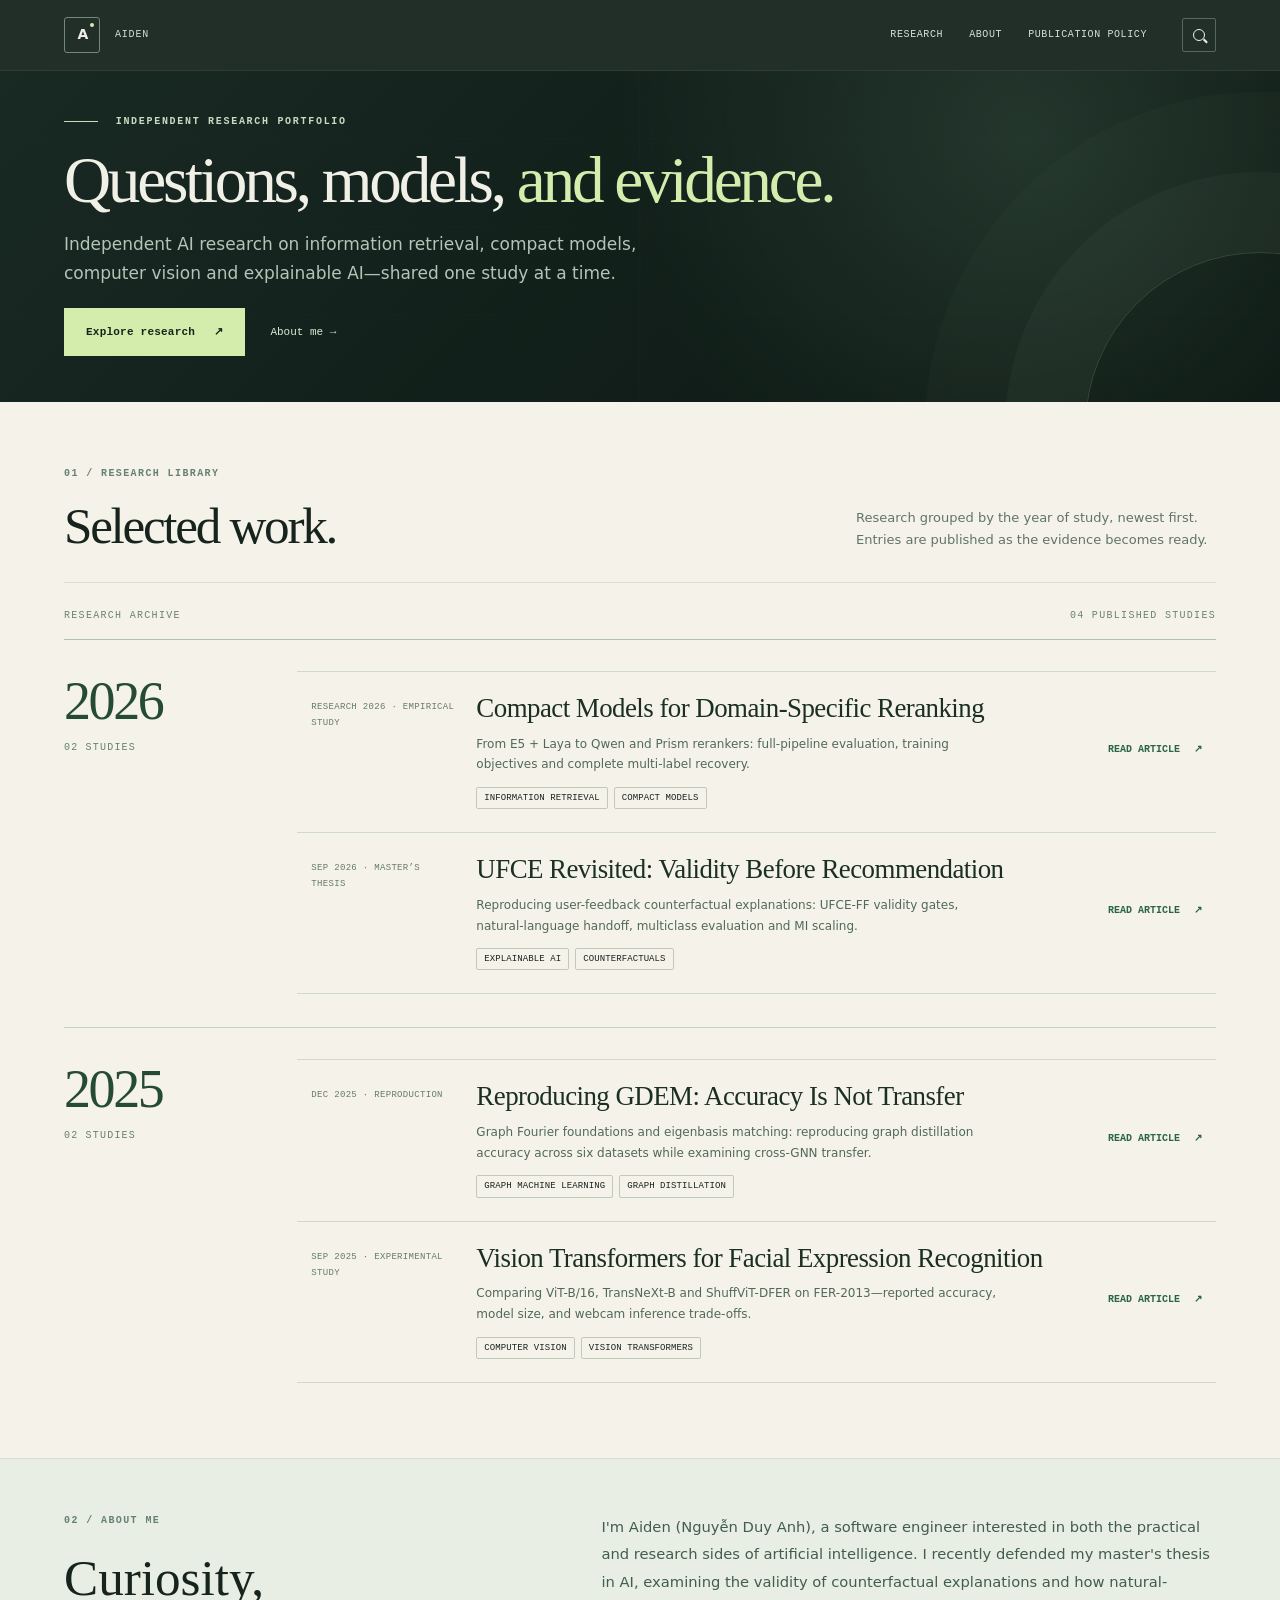
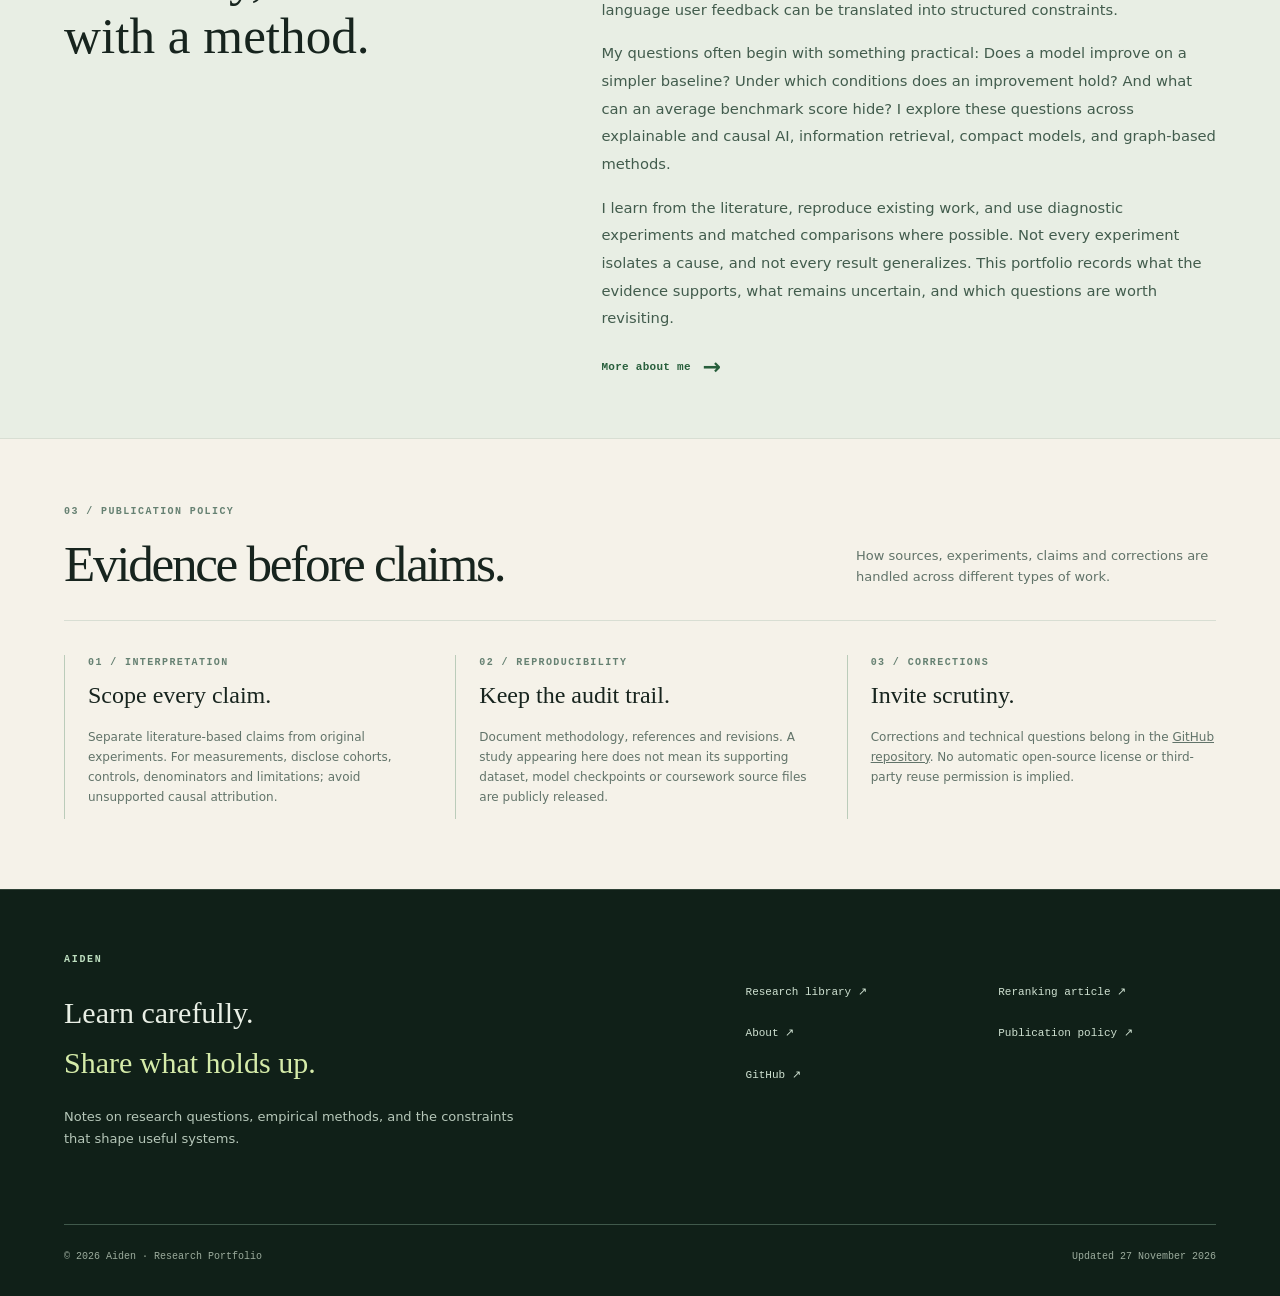
==== commit c7ae6ba5: "Add About page, author identity and discovery improvements - New static About page (ProfilePage + Pe" ====
--- a/index.html
+++ b/index.html
@@ -3,7 +3,7 @@
 <html lang="en"><head><meta charset="utf-8"/><meta content="width=device-width, initial-scale=1" name="viewport"/>
 <title>Aiden | AI Research Portfolio — Reranking, Vision &amp; XAI</title><meta content="Applied AI research by Aiden: empirical studies of compact rerankers, information retrieval, Vision Transformers and explainable AI." name="description"/>
 <meta content="Aiden" name="author"/><meta content="index,follow,max-image-preview:large" name="robots"/>
-<link href="https://anhnd3.github.io/research-portfolio/" rel="canonical"/>
+<link href="https://anhnd3.github.io/research-portfolio/" rel="canonical"/><link href="https://anhnd3.github.io/research-portfolio/feed.xml" rel="alternate" title="Aiden Research Portfolio" type="application/atom+xml"/><link href="https://anhnd3.github.io/research-portfolio/about/" rel="author"/>
 <meta content="website" property="og:type"/><meta content="Aiden | Applied AI Research Portfolio" property="og:title"/><meta content="Evidence-driven AI research on compact rerankers, information retrieval, Vision Transformers and explainable AI." property="og:description"/><meta content="https://anhnd3.github.io/research-portfolio/" property="og:url"/><meta content="Aiden Research Portfolio" property="og:site_name"/><meta content="https://anhnd3.github.io/research-portfolio/assets/research-reranking-og.png" property="og:image"/>
 <meta content="summary_large_image" name="twitter:card"/>
 <style>
@@ -141,10 +141,10 @@
 @media(prefers-reduced-motion:reduce){.research-year .publication-entry{transition:none}}
 </style><meta name="twitter:title" content="Aiden | Applied AI Research Portfolio"/>
 <meta name="twitter:description" content="Research notes on compact reranking, information retrieval, Vision Transformers and explainable AI."/>
-<script type="application/ld+json">{"@context":"https://schema.org","@graph":[{"@type":"WebSite","@id":"https://anhnd3.github.io/research-portfolio/#website","name":"Aiden Research Portfolio","url":"https://anhnd3.github.io/research-portfolio/","description":"Independent technical research in applied artificial intelligence: information retrieval, compact models, computer vision and explainable AI.","inLanguage":"en","publisher":{"@id":"https://anhnd3.github.io/research-portfolio/#aiden"}},{"@type":"Person","@id":"https://anhnd3.github.io/research-portfolio/#aiden","name":"Aiden","url":"https://anhnd3.github.io/research-portfolio/#about"},{"@type":"CollectionPage","@id":"https://anhnd3.github.io/research-portfolio/#research","name":"Selected Research","url":"https://anhnd3.github.io/research-portfolio/#research","isPartOf":{"@id":"https://anhnd3.github.io/research-portfolio/#website"},"mainEntity":{"@type":"ItemList","itemListElement":[{"@type":"ListItem","position":1,"url":"https://anhnd3.github.io/research-portfolio/articles/compact-domain-reranking/"},{"@type":"ListItem","position":2,"url":"https://anhnd3.github.io/research-portfolio/articles/verified-counterfactual-explanations-ufce-ff/"},{"@type":"ListItem","position":3,"url":"https://anhnd3.github.io/research-portfolio/articles/gdem-graph-distillation-reproduction/"},{"@type":"ListItem","position":4,"url":"https://anhnd3.github.io/research-portfolio/articles/vision-transformers-facial-expression-recognition/"}]}}]}</script>
+<script type="application/ld+json">{"@context":"https://schema.org","@graph":[{"@type":"WebSite","@id":"https://anhnd3.github.io/research-portfolio/#website","name":"Aiden Research Portfolio","url":"https://anhnd3.github.io/research-portfolio/","description":"Independent technical research in applied artificial intelligence: information retrieval, compact models, computer vision and explainable AI.","inLanguage":"en","publisher":{"@id":"https://anhnd3.github.io/research-portfolio/about/#person"},"author":{"@id":"https://anhnd3.github.io/research-portfolio/about/#person"}},{"@type":"Person","@id":"https://anhnd3.github.io/research-portfolio/about/#person","name":"Aiden","alternateName":"Nguyễn Duy Anh","url":"https://anhnd3.github.io/research-portfolio/about/","sameAs":["https://www.linkedin.com/in/anhnd8/","https://github.com/anhnd3"]},{"@type":"CollectionPage","@id":"https://anhnd3.github.io/research-portfolio/#research","name":"Selected Research","url":"https://anhnd3.github.io/research-portfolio/#research","isPartOf":{"@id":"https://anhnd3.github.io/research-portfolio/#website"},"mainEntity":{"@type":"ItemList","itemListElement":[{"@type":"ListItem","position":1,"url":"https://anhnd3.github.io/research-portfolio/articles/compact-domain-reranking/"},{"@type":"ListItem","position":2,"url":"https://anhnd3.github.io/research-portfolio/articles/verified-counterfactual-explanations-ufce-ff/"},{"@type":"ListItem","position":3,"url":"https://anhnd3.github.io/research-portfolio/articles/gdem-graph-distillation-reproduction/"},{"@type":"ListItem","position":4,"url":"https://anhnd3.github.io/research-portfolio/articles/vision-transformers-facial-expression-recognition/"}]}}]}</script>
 </head><body>
 <a class="skip-link" href="#main">Skip to content</a>
-<header class="site-header"><div class="header-wrap"><a aria-label="Aiden Research Portfolio home" class="mark" href="/research-portfolio/"><span class="mark-symbol">A</span><span class="mark-name">AIDEN</span></a><nav aria-label="Primary navigation" class="header-nav" id="nav"><a data-nav="research" href="/research-portfolio/#research">Research</a><a data-nav="about" href="/research-portfolio/#about">About</a><a data-nav="policy" href="/research-portfolio/#policy">Publication policy</a></nav><div class="header-actions"><button aria-label="Search site" class="icon-btn" id="openSearch" title="Search (/)" type="button"><i aria-hidden="true" class="search-icon"></i></button><button aria-controls="nav" aria-expanded="false" aria-label="Toggle menu" class="icon-btn menu-btn" id="menuBtn" type="button"><span aria-hidden="true">☰</span></button></div></div></header>
+<header class="site-header"><div class="header-wrap"><a aria-label="Aiden Research Portfolio home" class="mark" href="/research-portfolio/"><span class="mark-symbol">A</span><span class="mark-name">AIDEN</span></a><nav aria-label="Primary navigation" class="header-nav" id="nav"><a data-nav="research" href="/research-portfolio/#research">Research</a><a data-nav="about" href="/research-portfolio/about/">About</a><a data-nav="policy" href="/research-portfolio/#policy">Publication policy</a></nav><div class="header-actions"><button aria-label="Search site" class="icon-btn" id="openSearch" title="Search (/)" type="button"><i aria-hidden="true" class="search-icon"></i></button><button aria-controls="nav" aria-expanded="false" aria-label="Toggle menu" class="icon-btn menu-btn" id="menuBtn" type="button"><span aria-hidden="true">☰</span></button></div></div></header>
 <div aria-labelledby="searchTitle" aria-modal="true" class="search-layer" id="searchLayer" role="dialog"><div class="search-panel"><div class="search-top"><strong id="searchTitle">Search portfolio</strong><button aria-label="Close search" class="close-search" id="closeSearch" type="button">×</button></div><label class="sr-only" for="siteSearch" style="position:absolute;clip:rect(0,0,0,0)">Search articles and pages</label><input autocomplete="off" class="search-input" id="siteSearch" placeholder="Search papers, metrics or sections…" type="search"/><div aria-live="polite" class="search-results" id="searchResults"></div></div></div>
 <main id="main">
 <section class="dark-hero home-hero"><div class="wrapper home-grid">
@@ -152,7 +152,7 @@
 <div class="eyebrow"><span class="eyeline"></span> INDEPENDENT RESEARCH PORTFOLIO</div>
 <h1>Questions, models, <span class="highlight">and evidence.</span></h1>
 <p class="lead">Independent AI research on information retrieval, compact models, computer vision and explainable AI—shared one study at a time.</p>
-<div class="hero-ctas"><a class="primary-action" href="#research">Explore research <span aria-hidden="true">↗</span></a><a class="hero-secondary" href="#about">About me <span aria-hidden="true">→</span></a></div>
+<div class="hero-ctas"><a class="primary-action" href="#research">Explore research <span aria-hidden="true">↗</span></a><a class="hero-secondary" href="/research-portfolio/about/">About me <span aria-hidden="true">→</span></a></div>
 </div></div></section>
 <section class="wrapper section-pad featured" id="research">
   <div class="section-intro">
@@ -207,10 +207,10 @@
 </section>
   </div>
 </section>
-<section class="about-rail" id="about"><div class="wrapper about-grid"><div><div class="kicker">02 / ABOUT ME</div><h2>Curiosity, <br/>with a method.</h2></div><div><p>I'm Aiden, a software engineer interested in both the practical and research sides of artificial intelligence. I recently defended my master's thesis in AI, examining the validity of counterfactual explanations and how natural-language user feedback can be translated into structured constraints.</p><p>My questions often begin with something practical: Does a model improve on a simpler baseline? Under which conditions does an improvement hold? And what can an average benchmark score hide? I explore these questions across explainable and causal AI, information retrieval, compact models, and graph-based methods.</p><p>I learn from the literature, reproduce existing work, and use diagnostic experiments and matched comparisons where possible. Not every experiment isolates a cause, and not every result generalizes. This portfolio records what the evidence supports, what remains uncertain, and which questions are worth revisiting.</p><a class="arrow-link" href="https://github.com/anhnd3/research-portfolio" rel="noopener noreferrer" target="_blank">Browse research notes <span>↗</span></a></div></div></section>
+<section class="about-rail" id="about"><div class="wrapper about-grid"><div><div class="kicker">02 / ABOUT ME</div><h2>Curiosity, <br/>with a method.</h2></div><div><p>I'm Aiden (Nguyễn Duy Anh), a software engineer interested in both the practical and research sides of artificial intelligence. I recently defended my master's thesis in AI, examining the validity of counterfactual explanations and how natural-language user feedback can be translated into structured constraints.</p><p>My questions often begin with something practical: Does a model improve on a simpler baseline? Under which conditions does an improvement hold? And what can an average benchmark score hide? I explore these questions across explainable and causal AI, information retrieval, compact models, and graph-based methods.</p><p>I learn from the literature, reproduce existing work, and use diagnostic experiments and matched comparisons where possible. Not every experiment isolates a cause, and not every result generalizes. This portfolio records what the evidence supports, what remains uncertain, and which questions are worth revisiting.</p><a class="arrow-link" href="/research-portfolio/about/">More about me <span>→</span></a></div></div></section>
 <section class="wrapper section-pad" id="policy"><div class="section-intro"><div><div class="kicker">03 / PUBLICATION POLICY</div><h2>Evidence before claims.</h2></div><p>How sources, experiments, claims and corrections are handled across different types of work.</p></div><div class="policy-grid"><div class="policy-item"><div class="kicker">01 / INTERPRETATION</div><h3>Scope every claim.</h3><p>Separate literature-based claims from original experiments. For measurements, disclose cohorts, controls, denominators and limitations; avoid unsupported causal attribution.</p></div><div class="policy-item"><div class="kicker">02 / REPRODUCIBILITY</div><h3>Keep the audit trail.</h3><p>Document methodology, references and revisions. A study appearing here does not mean its supporting dataset, model checkpoints or coursework source files are publicly released.</p></div><div class="policy-item"><div class="kicker">03 / CORRECTIONS</div><h3>Invite scrutiny.</h3><p>Corrections and technical questions belong in the <a href="https://github.com/anhnd3/research-portfolio" rel="noopener noreferrer" style="text-decoration:underline" target="_blank">GitHub repository</a>. No automatic open-source license or third-party reuse permission is implied.</p></div></div></section>
 </main>
-<footer class="foot"><div class="wrapper"><div class="foot-grid"><div><span class="eyebrow" style="color:#bddebf">AIDEN</span><h3>Learn carefully.<br/><em style="color:#d5eba9;font-style:normal">Share what holds up.</em></h3><p>Notes on research questions, empirical methods, and the constraints that shape useful systems.</p></div><div class="foot-nav"><a href="/research-portfolio/#research">Research library ↗</a><a href="https://anhnd3.github.io/research-portfolio/articles/compact-domain-reranking/">Reranking article ↗</a><a href="/research-portfolio/#about">About ↗</a><a href="/research-portfolio/#policy">Publication policy ↗</a><a href="https://github.com/anhnd3/research-portfolio" rel="noopener noreferrer" target="_blank">GitHub ↗</a></div></div><div class="foot-bottom"><span>© 2026 Aiden · Research Portfolio</span><span>Updated 22 November 2026</span></div></div></footer>
+<footer class="foot"><div class="wrapper"><div class="foot-grid"><div><span class="eyebrow" style="color:#bddebf">AIDEN</span><h3>Learn carefully.<br/><em style="color:#d5eba9;font-style:normal">Share what holds up.</em></h3><p>Notes on research questions, empirical methods, and the constraints that shape useful systems.</p></div><div class="foot-nav"><a href="/research-portfolio/#research">Research library ↗</a><a href="https://anhnd3.github.io/research-portfolio/articles/compact-domain-reranking/">Reranking article ↗</a><a href="/research-portfolio/about/">About ↗</a><a href="/research-portfolio/#policy">Publication policy ↗</a><a href="https://github.com/anhnd3/research-portfolio" rel="noopener noreferrer" target="_blank">GitHub ↗</a></div></div><div class="foot-bottom"><span>© 2026 Aiden · Research Portfolio</span><span>Updated 27 November 2026</span></div></div></footer>
 <script>
 const $=(q,root=document)=>root.querySelector(q), $$=(q,root=document)=>Array.from(root.querySelectorAll(q));
 const menu=$('#menuBtn'); if(menu){menu.addEventListener('click',()=>{let x=$('#nav');let show=x.classList.toggle('show');menu.setAttribute('aria-expanded',show?'true':'false');});$$('#nav a').forEach(a=>a.addEventListener('click',()=>{$('#nav').classList.remove('show');menu.setAttribute('aria-expanded','false')}))}
@@ -222,7 +222,7 @@
 {title:'Vision Transformers for Facial Expression Recognition',description:'FER-2013, compact CNN-ViT, accuracy and latency',href:'https://anhnd3.github.io/research-portfolio/articles/vision-transformers-facial-expression-recognition/'},
 
 
-{title:'About Aiden',description:'A short introduction',href:'/research-portfolio/#about'},
+{title:'About Aiden',description:'A short introduction',href:'/research-portfolio/about/'},
 {title:'Publication policy',description:'Evidence and corrections',href:'/research-portfolio/#policy'}];
 function renderSearch(){let q=inp.value.toLowerCase().trim();let filtered=entries.filter(e=>(e.title+' '+e.description).toLowerCase().includes(q));$('#searchResults').innerHTML=filtered.length?filtered.map(e=>`<a href="${e.href}"><b>${e.title}</b><span>${e.description}</span></a>`).join(''):'<p>No matching sections. Try “reranking”, “research” or “evidence”.</p>';}
 function toggleSearch(open){if(!layer)return;if(open){savedFocus=document.activeElement;layer.classList.add('open');inp.value='';renderSearch();setTimeout(()=>inp.focus(),10)}else{layer.classList.remove('open');savedFocus?.focus()}}
